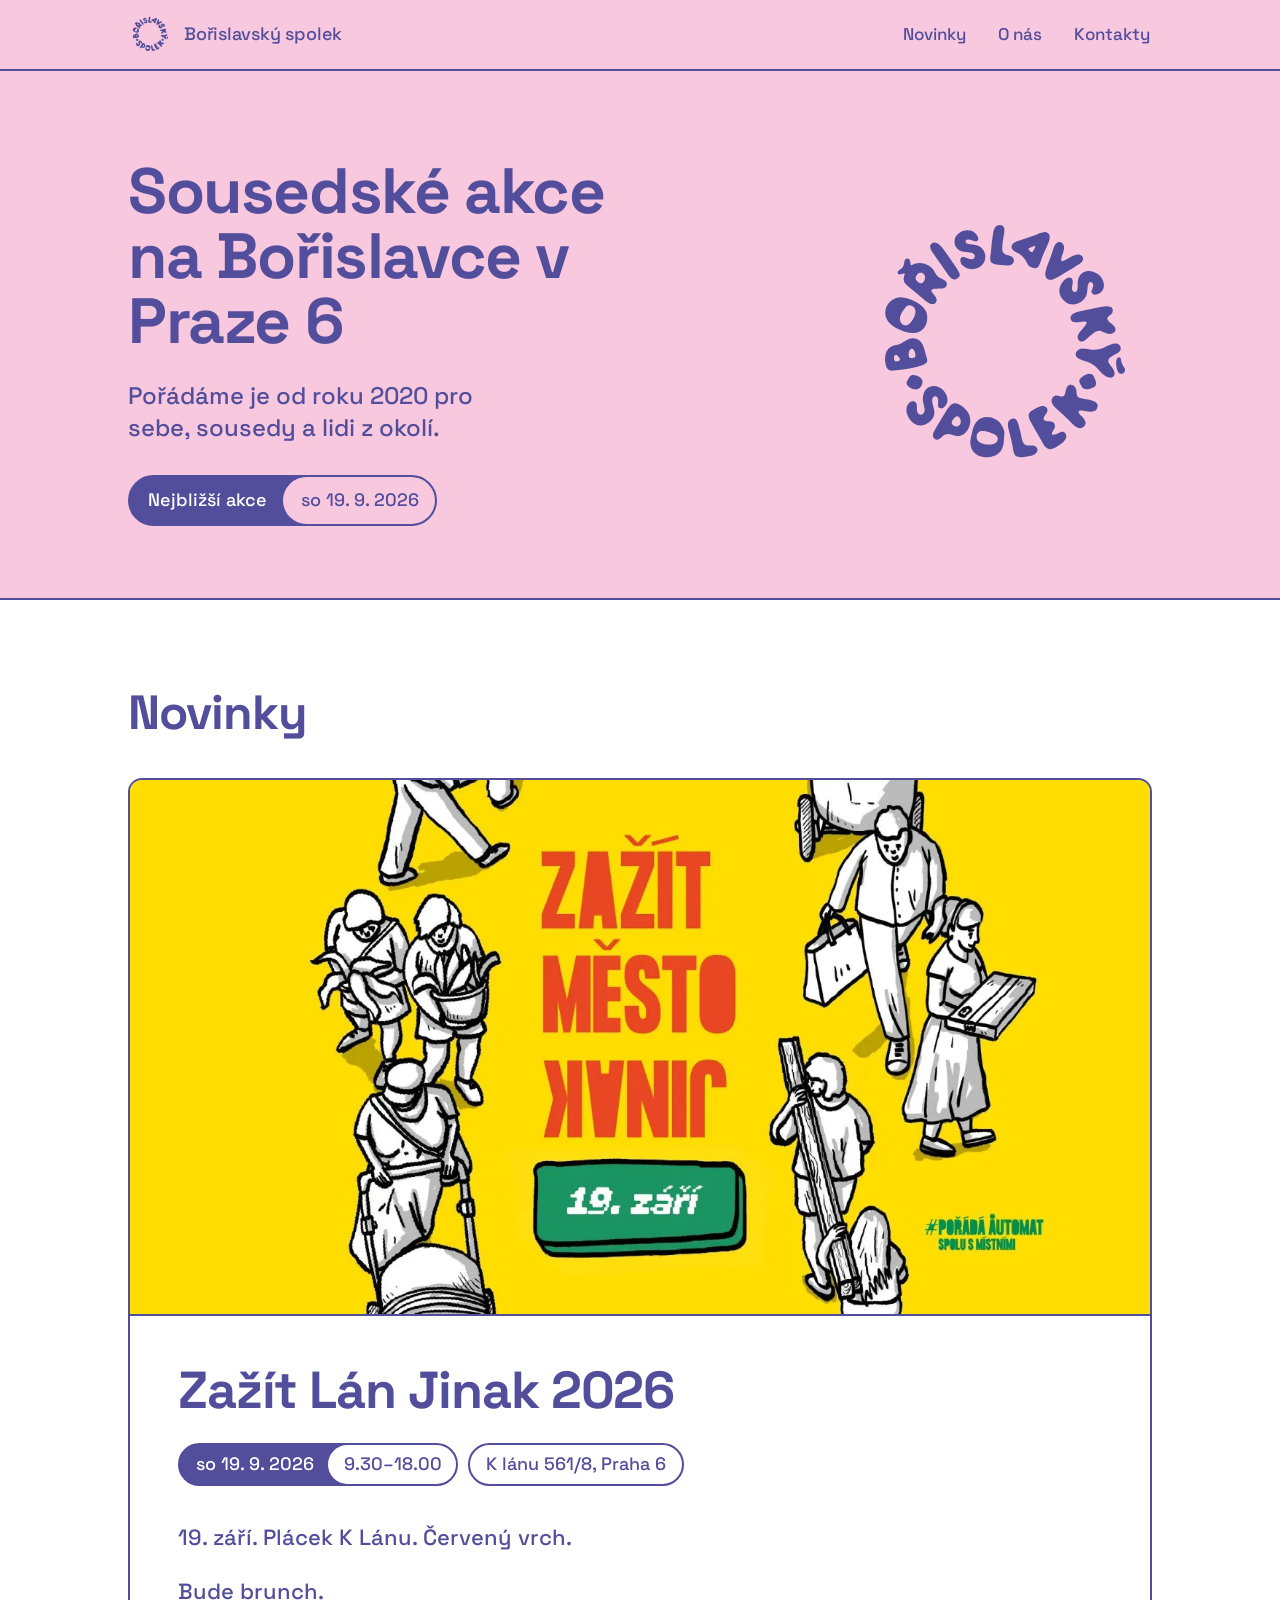
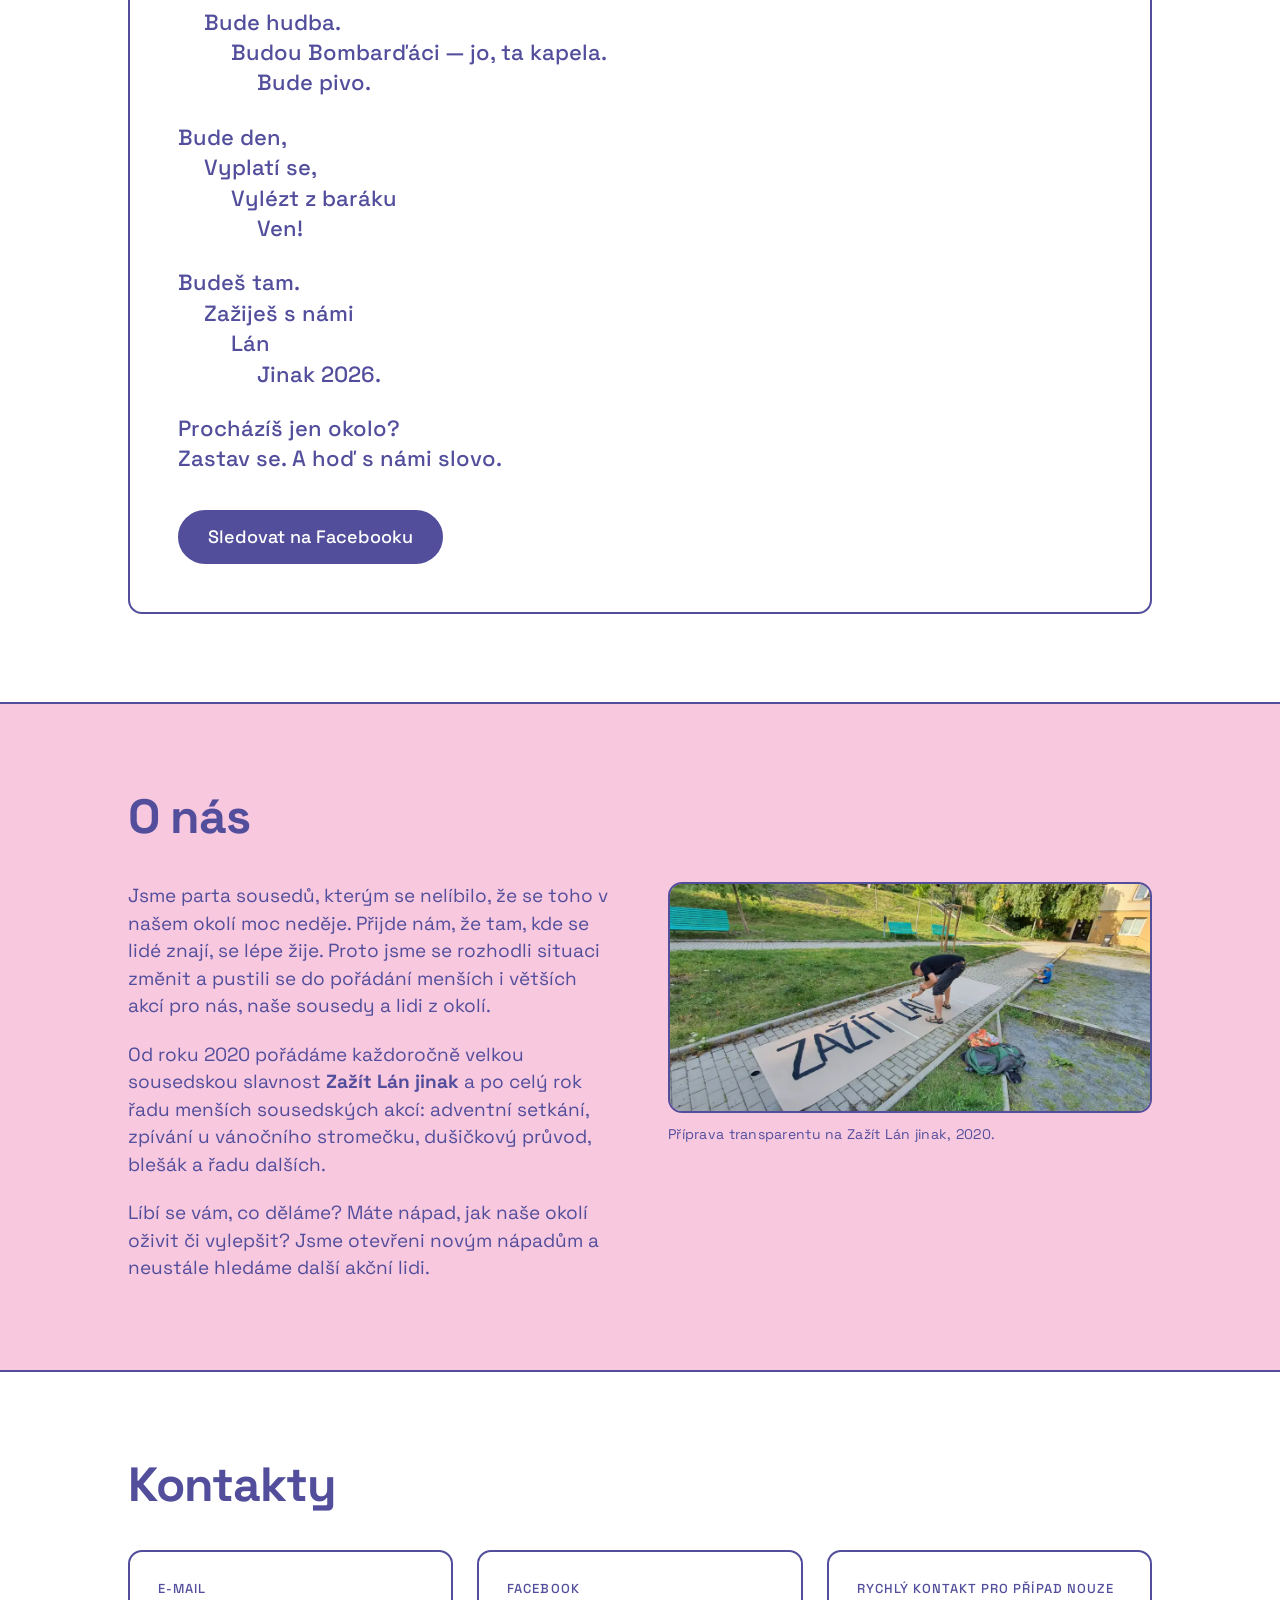
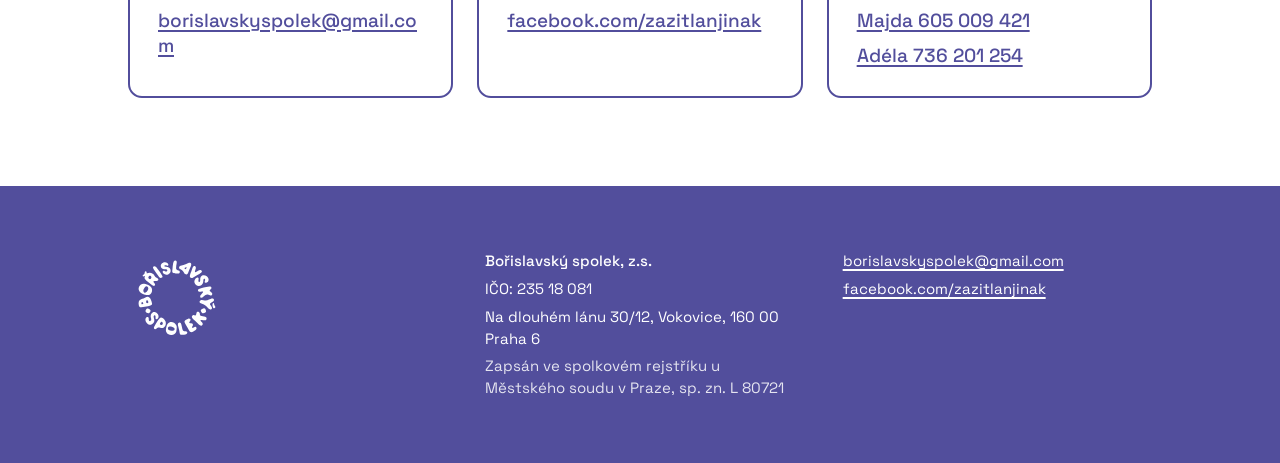
==== index.html @ 406f1226 "Update index.html" ====
<!DOCTYPE html>
<html lang="cs">
<head>
<meta charset="utf-8">
<meta name="viewport" content="width=device-width, initial-scale=1">
<title>Bořislavský spolek — sousedské akce na Bořislavce</title>
<meta name="description" content="Sousedský spolek z Prahy 6 – Vokovic. Pořádáme Zažít Lán jinak a menší sousedské akce po celý rok. Co se chystá nejblíž a jak se ozvat.">
<link rel="canonical" href="https://borislavskyspolek.cz/">

<meta property="og:type" content="website">
<meta property="og:locale" content="cs_CZ">
<meta property="og:site_name" content="Bořislavský spolek">
<meta property="og:title" content="Bořislavský spolek — sousedské akce na Bořislavce">
<meta property="og:description" content="Zažít Lán Jinak 2026 v sobotu 19. 9. od 9.30 na plácku K lánu. A další sousedské akce po celý rok.">
<meta property="og:url" content="https://borislavskyspolek.cz/">
<meta property="og:image" content="https://borislavskyspolek.cz/assets/img/og.jpg">
<meta property="og:image:width" content="1200">
<meta property="og:image:height" content="628">
<meta name="twitter:card" content="summary_large_image">
<meta name="theme-color" content="#F8C8DF">

<link rel="icon" href="assets/logo/logo-violet-print.svg" type="image/svg+xml">
<link rel="apple-touch-icon" href="assets/img/favicon-512.png">

<link rel="preload" href="assets/fonts/SpaceGrotesk-VariableFont_wght.ttf" as="font" type="font/ttf" crossorigin>
<link rel="stylesheet" href="styles.css">
</head>
<body>

<a class="skip" href="#novinky">Přeskočit na obsah</a>

<header class="header" id="hlavicka">
  <div class="header__bar page">
    <a class="brand" href="#">
      <img class="brand__mark" src="assets/logo/logo-violet-print.svg" alt="Bořislavský spolek" width="44" height="44">
      <span class="brand__name">Bořislavský spolek</span>
    </a>

    <nav class="nav nav--desktop" aria-label="Hlavní menu">
      <a href="#novinky">Novinky</a>
      <a href="#o-nas">O nás</a>
      <a href="#kontakty">Kontakty</a>
    </nav>

    <button class="menu-toggle" type="button" id="menu-toggle" aria-expanded="false" aria-controls="mobilni-menu">Menu</button>
  </div>

  <nav class="nav nav--mobile" id="mobilni-menu" aria-label="Hlavní menu" hidden>
    <a href="#novinky">Novinky</a>
    <a href="#o-nas">O nás</a>
    <a href="#kontakty">Kontakty</a>
  </nav>
</header>

<main>

  <section class="hero">
    <div class="page hero__grid">
      <div>
        <h1>Sousedské akce na Bořislavce v Praze 6</h1>
        <p class="lead">Pořádáme je od roku 2020 pro sebe, sousedy a lidi z okolí.</p>
        <!-- Odkaz na nejbližší akci: při změně akce uprav i datum v druhém segmentu. -->
        <a class="capsule capsule--link" href="#novinky">
          <span class="capsule__a">Nejbližší akce</span>
          <span class="capsule__b">so 19. 9. 2026</span>
        </a>
      </div>
      <img class="hero__mark" src="assets/logo/logo-violet-print.svg" alt="" width="300" height="300">
    </div>
  </section>

  <section class="band band--white" id="novinky">
    <div class="page">
      <h2>Novinky</h2>

      <!-- ==========================================================
           ŠABLONA POZVÁNKY — zkopíruj celý blok <article class="event">
           a nahraď obsah. Nejnovější akce patří nahoru.
           Na webu ať jsou nanejvýš 3–6 pozvánek; starší smaž.
           Obrázek je nepovinný — když není, celý <img> řádek smaž.
           Datum piš s tečkami (19. 9. 2026), čas s tečkou (9.30–18.00).

      <article class="event">
        <img class="event__poster" src="assets/img/NAZEV.webp" alt="Pozvánka NÁZEV AKCE" loading="lazy" width="1400" height="733">
        <div class="event__body">
          <h3>Název akce</h3>
          <div class="facts">
            <span class="capsule">
              <span class="capsule__a">so 1. 1. 2026</span>
              <span class="capsule__b">9.30–18.00</span>
            </span>
            <span class="tag">Ulice 1/2, Praha 6</span>
          </div>
          <div class="prose">
            <p>Jedna až tři věty o tom, co se bude dít.</p>
          </div>
          <a class="btn" href="https://www.facebook.com/zazitlanjinak/" target="_blank" rel="noopener">Sledovat na Facebooku</a>
        </div>
      </article>

           ========================================================== -->

      <article class="event">
        <img class="event__poster" src="assets/img/pozvanka-zmj-2026.webp" alt="Pozvánka Zažít město jinak, 19. září" loading="lazy" width="1400" height="733">
        <div class="event__body">
          <h3>Zažít Lán Jinak 2026</h3>

          <div class="facts">
            <span class="capsule">
              <span class="capsule__a">so 19. 9. 2026</span>
              <span class="capsule__b">9.30–18.00</span>
            </span>
            <span class="tag">K lánu 561/8, Praha 6</span>
          </div>

          <div class="prose">
            <p>19. září. Plácek K Lánu. Červený vrch.</p>
            <p class="stair">
              <span>Bude brunch.</span>
              <span class="i1">Bude hudba.</span>
              <span class="i2">Budou Bombarďáci — jo, ta kapela.</span>
              <span class="i3">Bude pivo.</span>
            </p>
            <p class="stair">
              <span>Bude den,</span>
              <span class="i1">Vyplatí se,</span>
              <span class="i2">Vylézt z baráku</span>
              <span class="i3">Ven!</span>
            </p>
            <p class="stair">
              <span>Budeš tam.</span>
              <span class="i1">Zažiješ s námi</span>
              <span class="i2">Lán</span>
              <span class="i3">Jinak 2026.</span>
            </p>
            <p class="stair">
              <span>Procházíš jen okolo?</span>
              <span>Zastav se. A hoď s námi slovo.</span>
            </p>
          </div>

          <a class="btn" href="https://www.facebook.com/events/2063083974627572/" target="_blank" rel="noopener">Sledovat na Facebooku</a>
        </div>
      </article>

      <!-- PRÁZDNÝ STAV — když není naplánovaná žádná akce, smaž <article class="event">
           výše a odkomentuj tenhle blok.

      <article class="empty">
        <div>
          <p class="empty__text">Právě nechystáme žádnou akci, sledujte náš Facebook.</p>
          <a class="btn" href="https://www.facebook.com/zazitlanjinak/" target="_blank" rel="noopener">Sledovat na Facebooku</a>
        </div>
        <img class="empty__img" src="assets/img/hrnec.png" alt="" loading="lazy" width="220" height="220">
      </article>

      -->
    </div>
  </section>

  <section class="band" id="o-nas">
    <div class="page">
      <h2>O nás</h2>
      <div class="about">
        <div class="prose prose--body">
          <p>Jsme parta sousedů, kterým se nelíbilo, že se toho v našem okolí moc neděje. Přijde nám, že tam, kde se lidé znají, se lépe žije. Proto jsme se rozhodli situaci změnit a pustili se do pořádání menších i větších akcí pro nás, naše sousedy a lidi z okolí.</p>
          <p>Od roku 2020 pořádáme každoročně velkou sousedskou slavnost <strong>Zažít Lán jinak</strong> a po celý rok řadu menších sousedských akcí: adventní setkání, zpívání u vánočního stromečku, dušičkový průvod, blešák a řadu dalších.</p>
          <p>Líbí se vám, co děláme? Máte nápad, jak naše okolí oživit či vylepšit? Jsme otevřeni novým nápadům a neustále hledáme další akční lidi.</p>
        </div>
        <figure class="photo">
          <img src="assets/img/foto-zazit-lan-jinak.webp" alt="Soused maluje na balicí papír transparent s nápisem Zažít Lán" loading="lazy" width="1100" height="521">
          <figcaption>Příprava transparentu na Zažít Lán jinak, 2020.</figcaption>
        </figure>
      </div>
    </div>
  </section>

  <section class="band band--white band--top" id="kontakty">
    <div class="page">
      <h2>Kontakty</h2>
      <div class="cards">
        <div class="card">
          <div class="card__label">E-mail</div>
          <a href="mailto:borislavskyspolek@gmail.com">borislavskyspolek@gmail.com</a>
        </div>
        <div class="card">
          <div class="card__label">Facebook</div>
          <a href="https://www.facebook.com/zazitlanjinak/" target="_blank" rel="noopener">facebook.com/zazitlanjinak</a>
        </div>
        <div class="card">
          <div class="card__label">Rychlý kontakt pro případ nouze</div>
          <a href="tel:+420605009421">Majda 605 009 421</a>
          <a href="tel:+420736201254">Adéla 736 201 254</a>
        </div>
      </div>
    </div>
  </section>

</main>

<footer class="footer">
  <div class="page footer__grid">
    <img class="footer__mark" src="assets/logo/logo-white.svg" alt="Bořislavský spolek" width="96" height="96">
    <div class="footer__col">
      <div class="footer__strong">Bořislavský spolek, z.s.</div>
      <div>IČO: 235 18 081</div>
      <div>Na dlouhém lánu 30/12, Vokovice, 160 00 Praha 6</div>
      <div class="footer__quiet">Zapsán ve spolkovém rejstříku u Městského soudu v Praze, sp. zn. L 80721</div>
    </div>
    <div class="footer__col">
      <a href="mailto:borislavskyspolek@gmail.com">borislavskyspolek@gmail.com</a>
      <a href="https://www.facebook.com/zazitlanjinak/" target="_blank" rel="noopener">facebook.com/zazitlanjinak</a>
    </div>
  </div>
</footer>

<script src="script.js" defer></script>
</body>
</html>
---- styles.css ----
/* Bořislavský spolek — borislavskyspolek.cz
   Barvy, písmo a tvarosloví podle vizuální identity spolku (print colourway).
   Mobile-first, žádný framework. */

@font-face{
  font-family:"Space Grotesk";
  src:url("assets/fonts/SpaceGrotesk-VariableFont_wght.ttf") format("truetype-variations");
  font-weight:300 700;
  font-style:normal;
  font-display:swap;
}

:root{
  --pink:#F8C8DF;
  --violet:#524E9C;
  --violet-hover:#464285;
  --violet-active:#3A376F;
  --white:#FFFFFF;

  --stroke:2px;
  --radius-frame:14px;
  --radius-pill:999px;

  --page:1120px;
  --gutter:clamp(20px,5vw,48px);
  --band:clamp(44px,8vw,88px);

  --dur:140ms;
  --ease:cubic-bezier(.2,0,.2,1);

  --font:"Space Grotesk",system-ui,-apple-system,"Segoe UI",sans-serif;
}

*,*::before,*::after{box-sizing:border-box}

html{scroll-behavior:smooth}
@media (prefers-reduced-motion:reduce){
  html{scroll-behavior:auto}
  *{transition:none !important}
}

body{
  margin:0;
  background:var(--pink);
  color:var(--violet);
  font-family:var(--font);
  font-weight:400;
  line-height:1.45;
  -webkit-font-smoothing:antialiased;
  text-rendering:optimizeLegibility;
}

img{max-width:100%;height:auto;display:block}
p{margin:0;text-wrap:pretty}
strong{font-weight:700}

a{color:inherit;text-decoration-thickness:2px;text-underline-offset:3px;transition:opacity var(--dur) var(--ease)}
a:hover{opacity:.72}

:focus-visible{outline:3px solid currentColor;outline-offset:2px}

section[id]{scroll-margin-top:84px}

.page{max-width:var(--page);margin:0 auto;padding-left:var(--gutter);padding-right:var(--gutter)}

.skip{
  position:absolute;left:-9999px;top:0;z-index:60;
  background:var(--violet);color:var(--white);
  padding:12px 20px;border-radius:0 0 var(--radius-frame) 0;
  font-weight:500;text-decoration:none;
}
.skip:focus{left:0}

/* ---------- Hlavička ---------- */

.header{
  position:sticky;top:0;z-index:30;
  background:var(--pink);
  border-bottom:var(--stroke) solid var(--violet);
}
.header__bar{
  display:flex;align-items:center;justify-content:space-between;gap:16px;
  padding-top:12px;padding-bottom:12px;
}
.brand{display:flex;align-items:center;gap:12px;text-decoration:none;min-height:44px}
.brand__mark{width:44px;height:44px}
.brand__name{font-weight:500;font-size:clamp(1rem,3.6vw,1.125rem);letter-spacing:-.012em;white-space:nowrap}

.nav a{text-decoration:none;font-weight:500}

.nav--desktop{display:none;align-items:center;gap:28px}
.nav--desktop a{font-size:1.0625rem;padding:10px 2px}

.nav--mobile{display:flex;flex-direction:column;border-top:var(--stroke) solid var(--violet);background:var(--pink)}
.nav--mobile a{
  display:flex;align-items:center;min-height:64px;
  padding:18px var(--gutter);
  font-size:1.375rem;
  border-bottom:var(--stroke) solid var(--violet);
}
.nav--mobile a:last-child{border-bottom:0}
.nav--mobile[hidden]{display:none}

.menu-toggle{
  font-family:var(--font);font-weight:500;font-size:1rem;line-height:1;
  color:var(--violet);background:transparent;
  border:var(--stroke) solid var(--violet);border-radius:var(--radius-pill);
  padding:14px 22px;min-height:48px;cursor:pointer;
  transition:background var(--dur) var(--ease),color var(--dur) var(--ease),transform var(--dur) var(--ease);
}
.menu-toggle:hover{background:var(--violet);color:var(--white)}
.menu-toggle:active{transform:scale(.98)}

@media (min-width:761px){
  .nav--desktop{display:flex}
  .menu-toggle{display:none}
  .nav--mobile{display:none !important}
}

/* ---------- Kapsle, tlačítka, tagy ---------- */

.capsule{
  display:inline-flex;align-items:center;
  border:var(--stroke) solid var(--violet);border-radius:var(--radius-pill);
  background:var(--violet);color:var(--white);
  font-weight:500;font-size:clamp(.9375rem,2.8vw,1.125rem);line-height:1.15;
  overflow:hidden;
}
.capsule__a{padding:9px 16px;white-space:nowrap}
.capsule__b{
  padding:9px 16px;white-space:nowrap;margin:calc(var(--stroke) * -1);
  background:var(--pink);color:var(--violet);border-radius:var(--radius-pill);
}
.band--white .capsule__b{background:var(--white)}

.capsule--link{
  text-decoration:none;margin-top:clamp(22px,4vw,32px);min-height:48px;
  transition:background var(--dur) var(--ease),border-color var(--dur) var(--ease);
}
.capsule--link .capsule__a,
.capsule--link .capsule__b{padding:13px 18px}
.capsule--link:hover{opacity:1;background:var(--violet-hover);border-color:var(--violet-hover)}
.capsule--link:active{background:var(--violet-active);border-color:var(--violet-active)}

.tag{
  display:inline-flex;align-items:center;
  border:var(--stroke) solid var(--violet);border-radius:var(--radius-pill);
  padding:9px 16px;font-weight:500;font-size:clamp(.9375rem,2.8vw,1.125rem);line-height:1.15;
}

.btn{
  display:inline-flex;align-items:center;justify-content:center;
  text-decoration:none;min-height:52px;padding:15px 28px;
  background:var(--violet);color:var(--white);
  border:var(--stroke) solid var(--violet);border-radius:var(--radius-pill);
  font-weight:500;font-size:clamp(1rem,3vw,1.125rem);line-height:1.1;
  transition:background var(--dur) var(--ease),border-color var(--dur) var(--ease),transform var(--dur) var(--ease);
}
.btn:hover{opacity:1;background:var(--violet-hover);border-color:var(--violet-hover)}
.btn:active{background:var(--violet-active);border-color:var(--violet-active);transform:scale(.98)}

/* ---------- Sekce ---------- */

.band{padding:var(--band) 0}
.band--white{background:var(--white);border-bottom:var(--stroke) solid var(--violet)}
.band--white#novinky{border-top:var(--stroke) solid var(--violet)}
.band--top{border-top:var(--stroke) solid var(--violet);border-bottom:0}

h1{
  margin:0;font-weight:700;
  font-size:clamp(2.25rem,7.2vw,4rem);
  letter-spacing:-.022em;line-height:1.02;
}
h2{
  margin:0 0 clamp(24px,4vw,40px);font-weight:700;
  font-size:clamp(1.75rem,5.4vw,3rem);
  letter-spacing:-.022em;line-height:1.05;
}
h3{
  margin:0;font-weight:700;
  font-size:clamp(1.875rem,6.4vw,3.25rem);
  letter-spacing:-.022em;line-height:1.02;
}
.lead{
  margin:clamp(18px,3vw,26px) 0 0;
  font-size:clamp(1.125rem,3.4vw,1.5rem);
  font-weight:500;line-height:1.3;max-width:26ch;
}

/* ---------- Hero ---------- */

.hero{padding:clamp(44px,9vw,88px) 0 clamp(40px,7vw,72px)}
.hero__grid{
  display:grid;gap:clamp(28px,5vw,48px);
  grid-template-columns:repeat(auto-fit,minmax(280px,1fr));
  align-items:center;
}
.hero__mark{width:clamp(160px,34vw,300px);height:auto;justify-self:end}

/* ---------- Pozvánka ---------- */

.event{
  border:var(--stroke) solid var(--violet);
  border-radius:var(--radius-frame);
  overflow:hidden;background:var(--white);
}
.event + .event{margin-top:clamp(20px,3.5vw,32px)}
.event__poster{width:100%;border-bottom:var(--stroke) solid var(--violet)}
.event__body{padding:clamp(24px,5vw,48px)}

.facts{display:flex;flex-wrap:wrap;gap:10px;align-items:center;margin-top:clamp(18px,3vw,26px)}

.prose{
  margin-top:clamp(24px,4vw,36px);
  font-size:clamp(1.0625rem,3.2vw,1.375rem);
  font-weight:500;line-height:1.38;max-width:34ch;
}
.prose p + p{margin-top:1.1em}
.prose--body{
  margin-top:0;font-size:clamp(1.0625rem,3vw,1.1875rem);
  font-weight:400;line-height:1.45;max-width:46ch;
}
.prose--body p + p{margin-top:1.1em}

.stair span{display:block}
.stair .i1{padding-left:1.2em}
.stair .i2{padding-left:2.4em}
.stair .i3{padding-left:3.6em}

.event__body .btn{margin-top:clamp(26px,4vw,36px)}

.empty{
  border:var(--stroke) solid var(--violet);border-radius:var(--radius-frame);
  padding:clamp(28px,6vw,56px);
  display:grid;gap:clamp(20px,4vw,32px);
  grid-template-columns:repeat(auto-fit,minmax(220px,1fr));
  align-items:center;
}
.empty__text{font-size:clamp(1.25rem,4.2vw,1.75rem);font-weight:500;line-height:1.3;max-width:24ch}
.empty .btn{margin-top:clamp(20px,3vw,28px)}
.empty__img{width:100%;max-width:220px;justify-self:end}

/* ---------- O nás ---------- */

.about{
  display:grid;gap:clamp(28px,5vw,56px);
  grid-template-columns:repeat(auto-fit,minmax(300px,1fr));
  align-items:start;
}
.photo{margin:0}
.photo img{width:100%;border:var(--stroke) solid var(--violet);border-radius:var(--radius-frame)}
.photo figcaption{margin-top:12px;font-size:.875rem;line-height:1.4;letter-spacing:.02em}

/* ---------- Kontakty ---------- */

.cards{
  display:grid;gap:clamp(16px,3vw,24px);
  grid-template-columns:repeat(auto-fit,minmax(260px,1fr));
}
.card{
  border:var(--stroke) solid var(--violet);border-radius:var(--radius-frame);
  padding:clamp(20px,3.5vw,28px);
  display:flex;flex-direction:column;gap:10px;
}
.card__label{font-size:.8125rem;font-weight:500;letter-spacing:.08em;text-transform:uppercase}
.card a{
  font-size:clamp(1rem,3.1vw,1.1875rem);font-weight:500;line-height:1.3;
  word-break:break-word;text-decoration-line:underline;
}

/* ---------- Patička ---------- */

.footer{
  background:var(--violet);color:var(--white);
  padding:clamp(36px,6vw,64px) 0;
}
.footer__grid{
  display:grid;gap:clamp(24px,4vw,48px);
  grid-template-columns:repeat(auto-fit,minmax(240px,1fr));
  align-items:start;
}
.footer__mark{width:96px;height:96px}
.footer__col{display:flex;flex-direction:column;gap:6px;font-size:.9375rem;line-height:1.45}
.footer__strong{font-weight:500}
.footer__quiet{opacity:.85;max-width:40ch}
.footer__col a{text-decoration-line:underline}
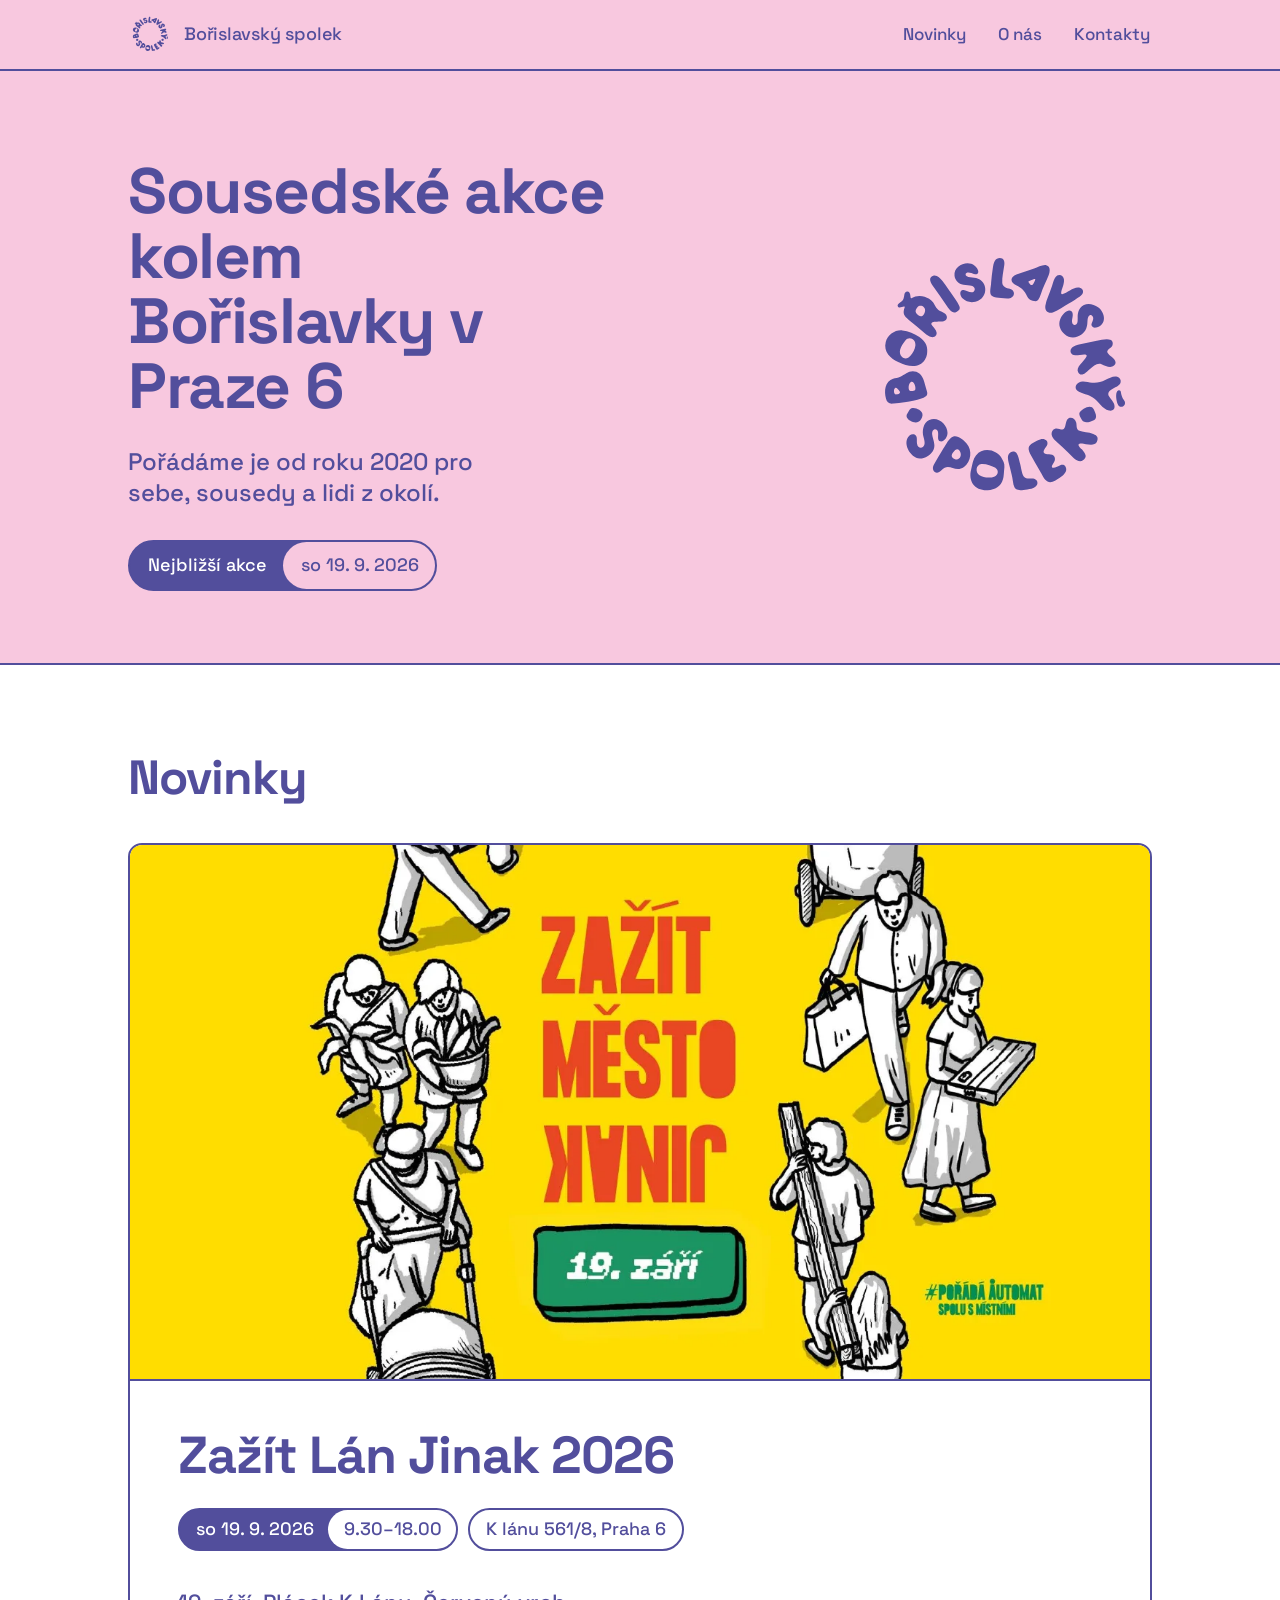
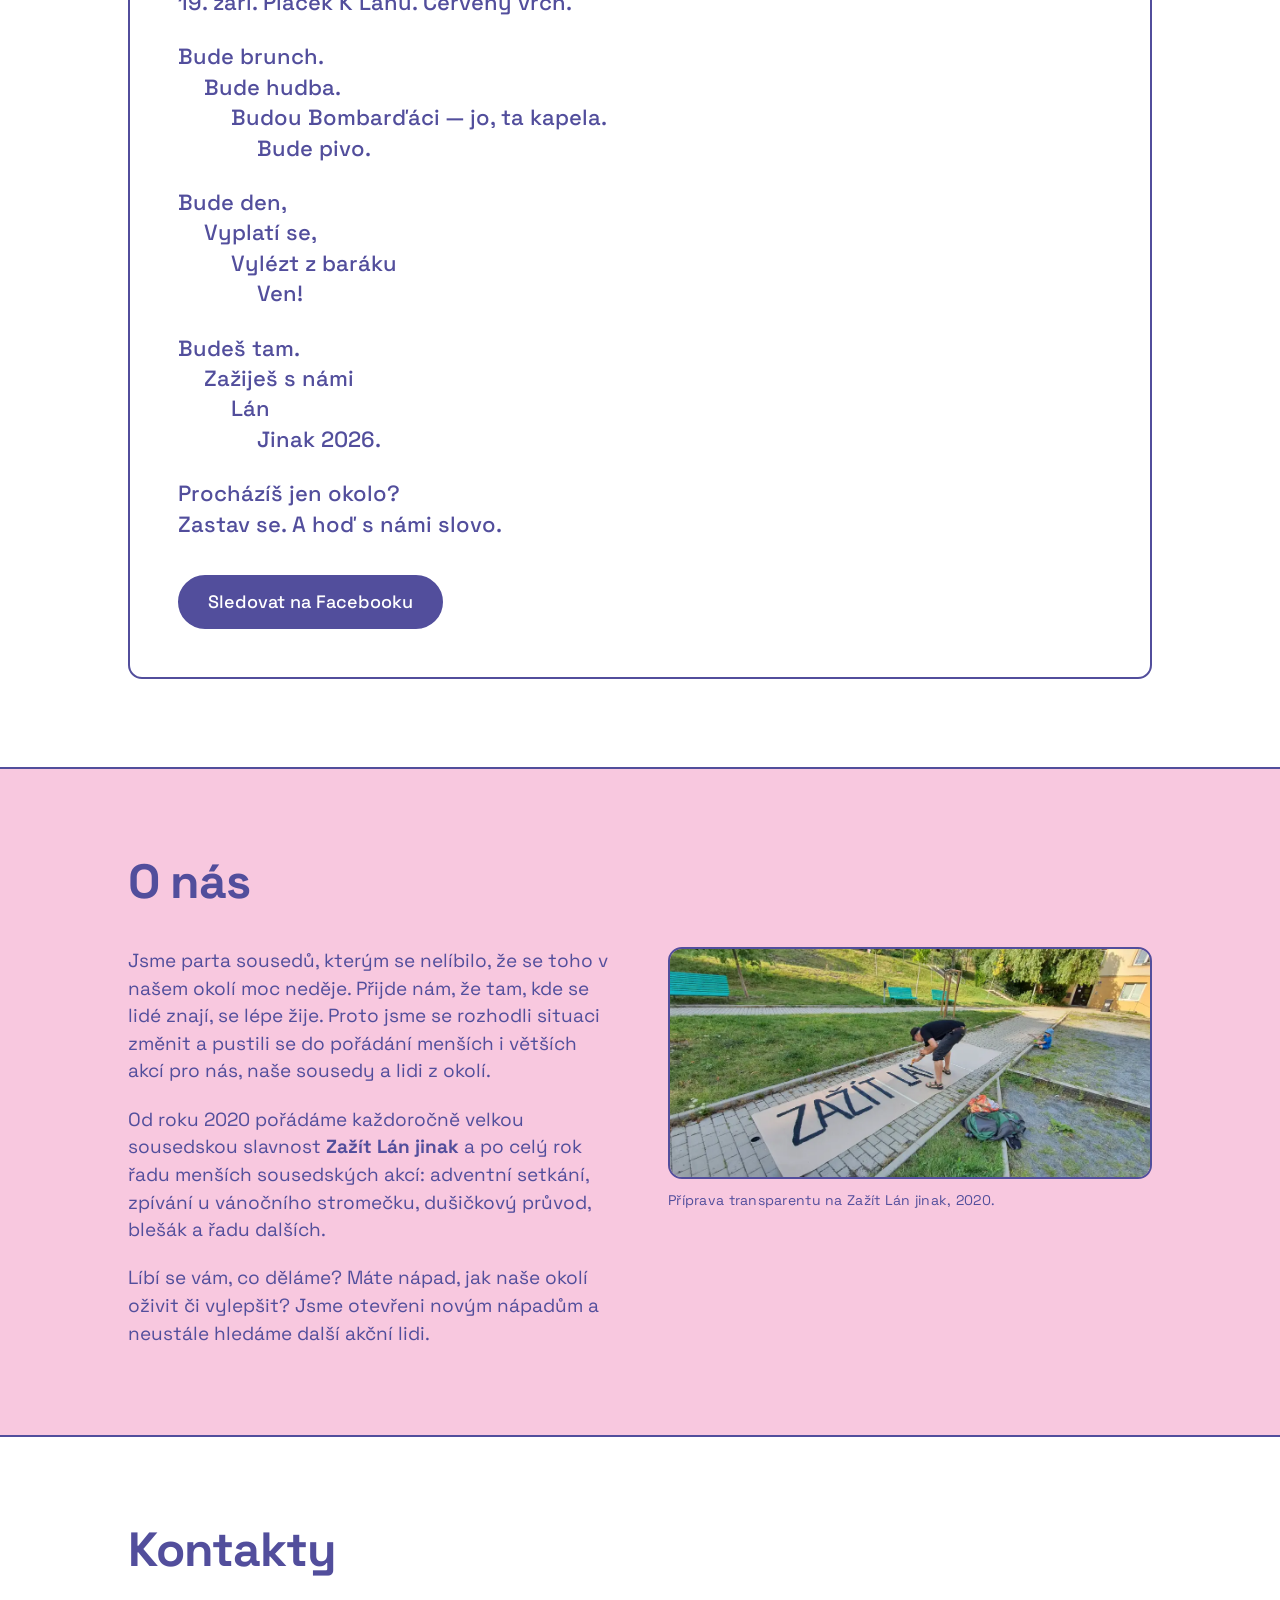
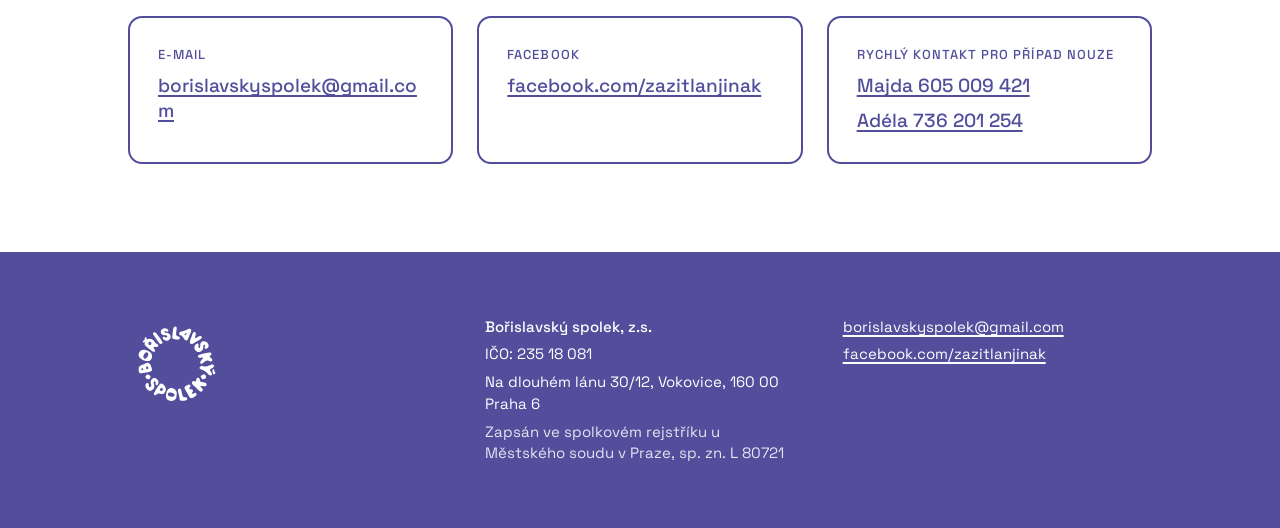
==== commit cf998bcb: "Update index.html" ====
--- a/index.html
+++ b/index.html
@@ -10,7 +10,7 @@
 <meta property="og:type" content="website">
 <meta property="og:locale" content="cs_CZ">
 <meta property="og:site_name" content="Bořislavský spolek">
-<meta property="og:title" content="Bořislavský spolek — sousedské akce na Bořislavce">
+<meta property="og:title" content="Bořislavský spolek — sousedské akce kolem Bořislavky v Praze 6">
 <meta property="og:description" content="Zažít Lán Jinak 2026 v sobotu 19. 9. od 9.30 na plácku K lánu. A další sousedské akce po celý rok.">
 <meta property="og:url" content="https://borislavskyspolek.cz/">
 <meta property="og:image" content="https://borislavskyspolek.cz/assets/img/og.jpg">
@@ -57,7 +57,7 @@
   <section class="hero">
     <div class="page hero__grid">
       <div>
-        <h1>Sousedské akce na Bořislavce v Praze 6</h1>
+        <h1>Sousedské akce kolem Bořislavky v Praze 6</h1>
         <p class="lead">Pořádáme je od roku 2020 pro sebe, sousedy a lidi z okolí.</p>
         <!-- Odkaz na nejbližší akci: při změně akce uprav i datum v druhém segmentu. -->
         <a class="capsule capsule--link" href="#novinky">
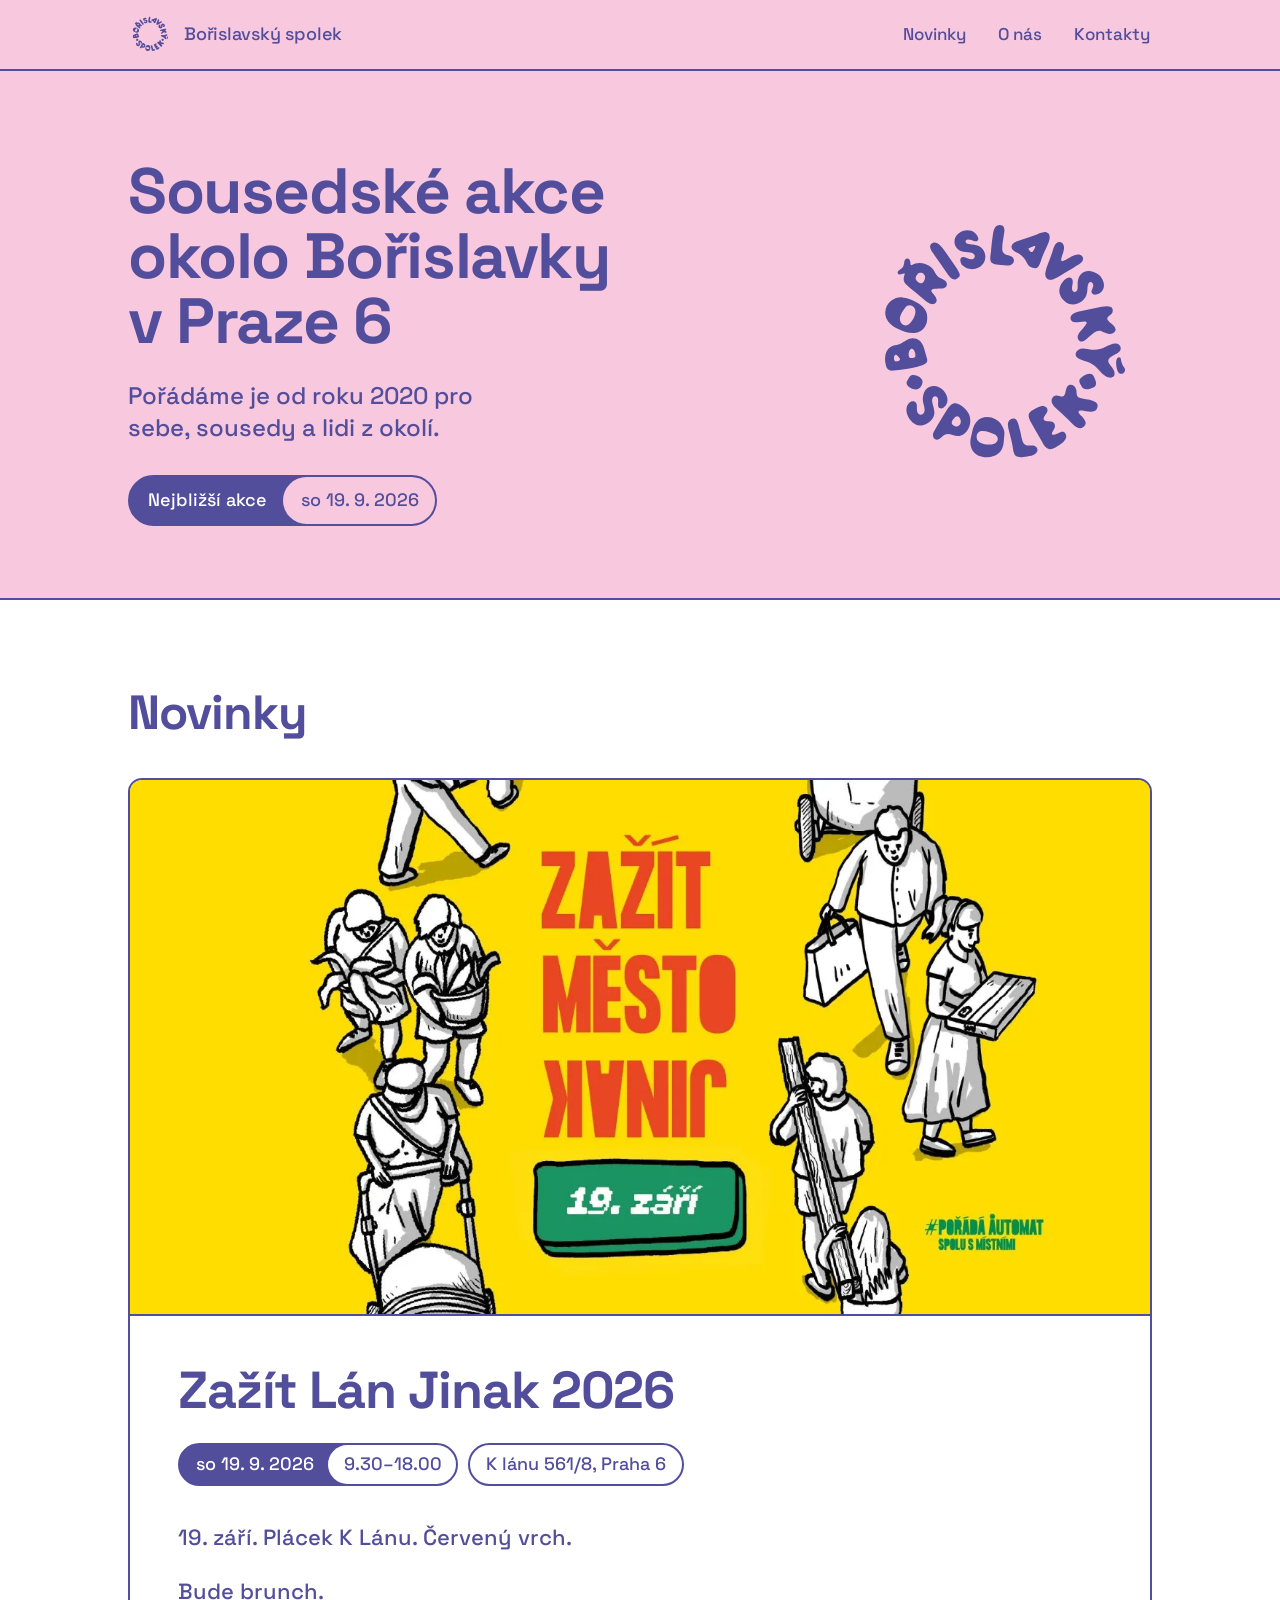
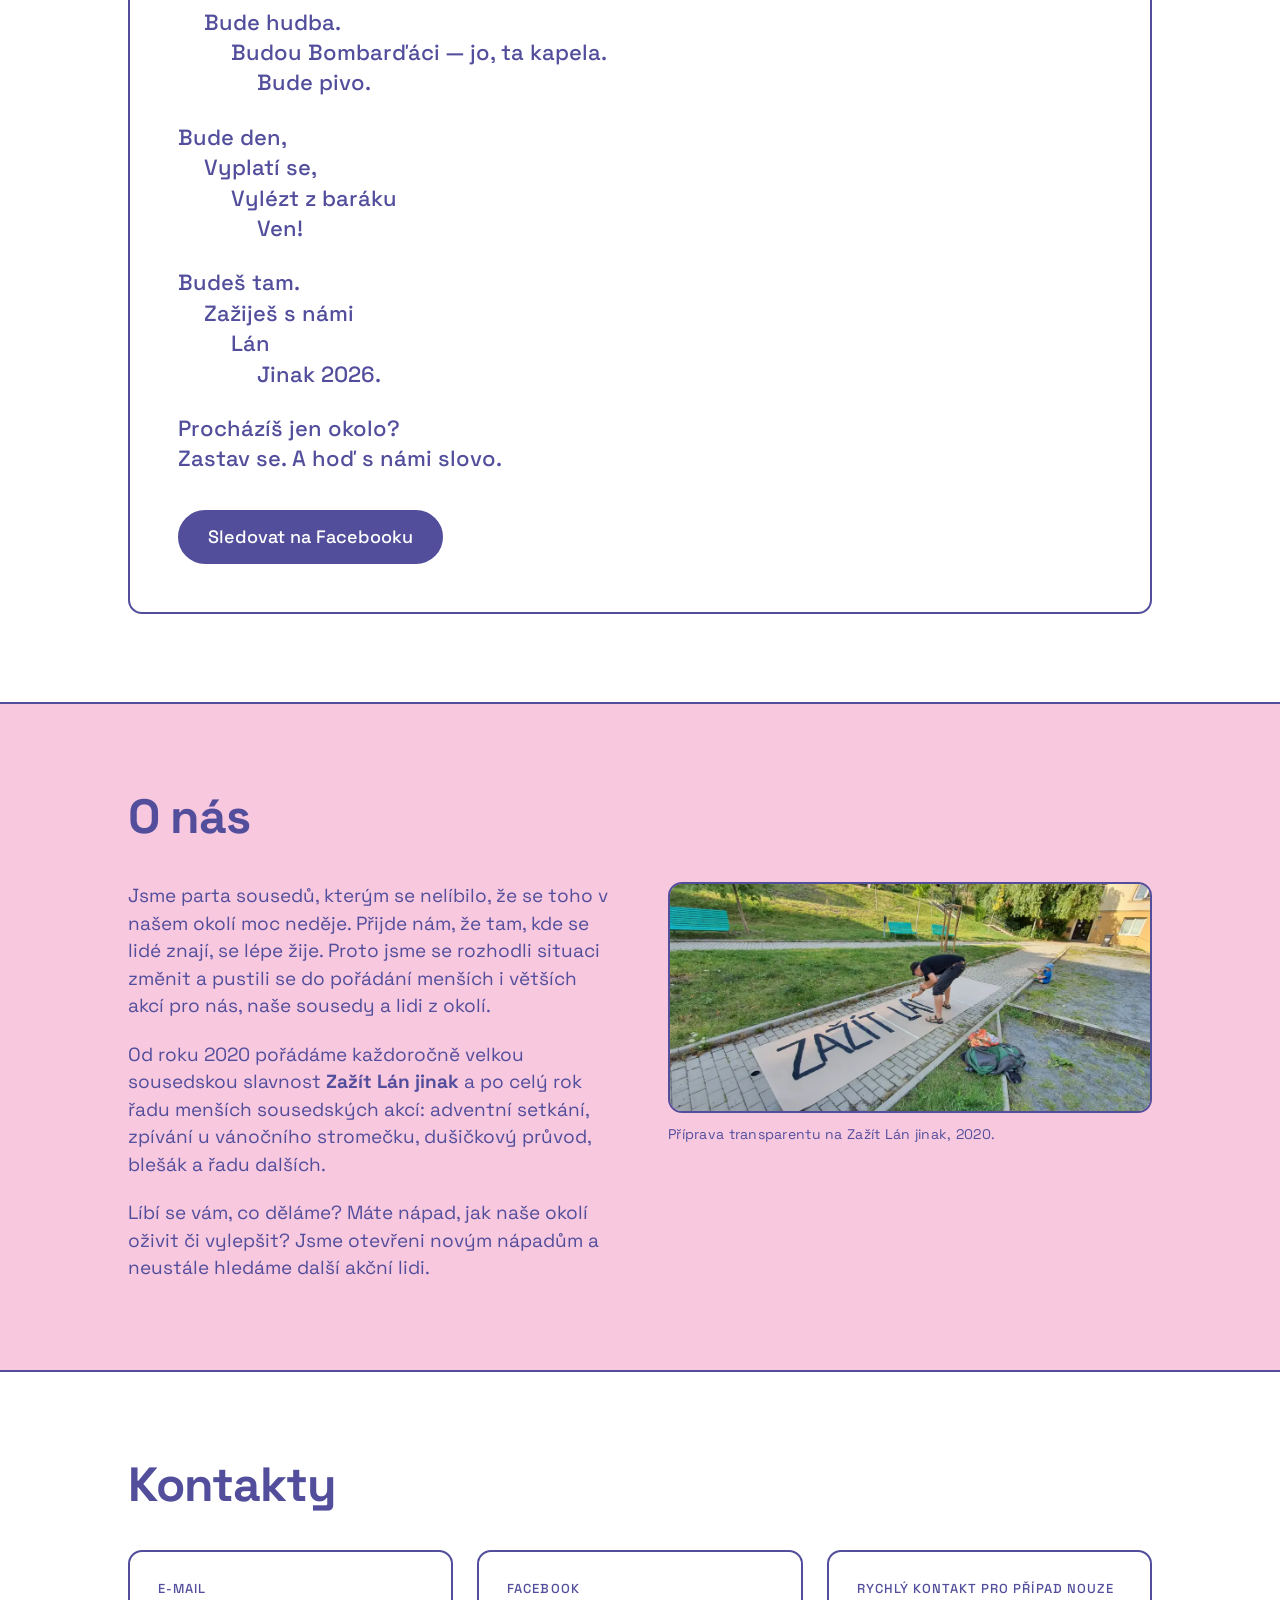
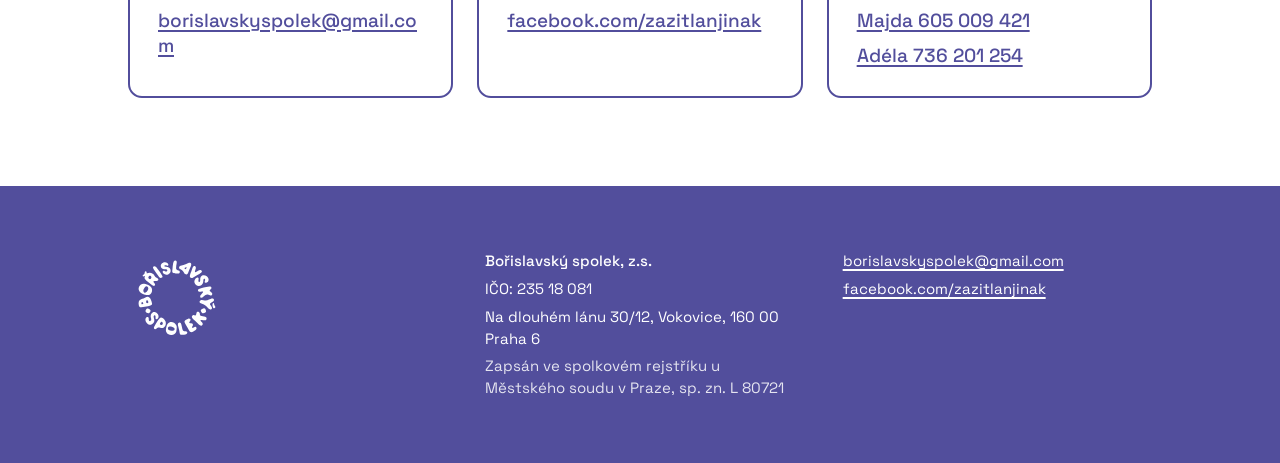
==== commit 885c4423: "Update index.html" ====
--- a/index.html
+++ b/index.html
@@ -10,7 +10,7 @@
 <meta property="og:type" content="website">
 <meta property="og:locale" content="cs_CZ">
 <meta property="og:site_name" content="Bořislavský spolek">
-<meta property="og:title" content="Bořislavský spolek — sousedské akce kolem Bořislavky v Praze 6">
+<meta property="og:title" content="Bořislavský spolek — sousedské akce okolo Bořislavky v Praze 6">
 <meta property="og:description" content="Zažít Lán Jinak 2026 v sobotu 19. 9. od 9.30 na plácku K lánu. A další sousedské akce po celý rok.">
 <meta property="og:url" content="https://borislavskyspolek.cz/">
 <meta property="og:image" content="https://borislavskyspolek.cz/assets/img/og.jpg">
@@ -57,7 +57,7 @@
   <section class="hero">
     <div class="page hero__grid">
       <div>
-        <h1>Sousedské akce kolem Bořislavky v Praze 6</h1>
+        <h1>Sousedské akce okolo Bořislavky v Praze 6</h1>
         <p class="lead">Pořádáme je od roku 2020 pro sebe, sousedy a lidi z okolí.</p>
         <!-- Odkaz na nejbližší akci: při změně akce uprav i datum v druhém segmentu. -->
         <a class="capsule capsule--link" href="#novinky">
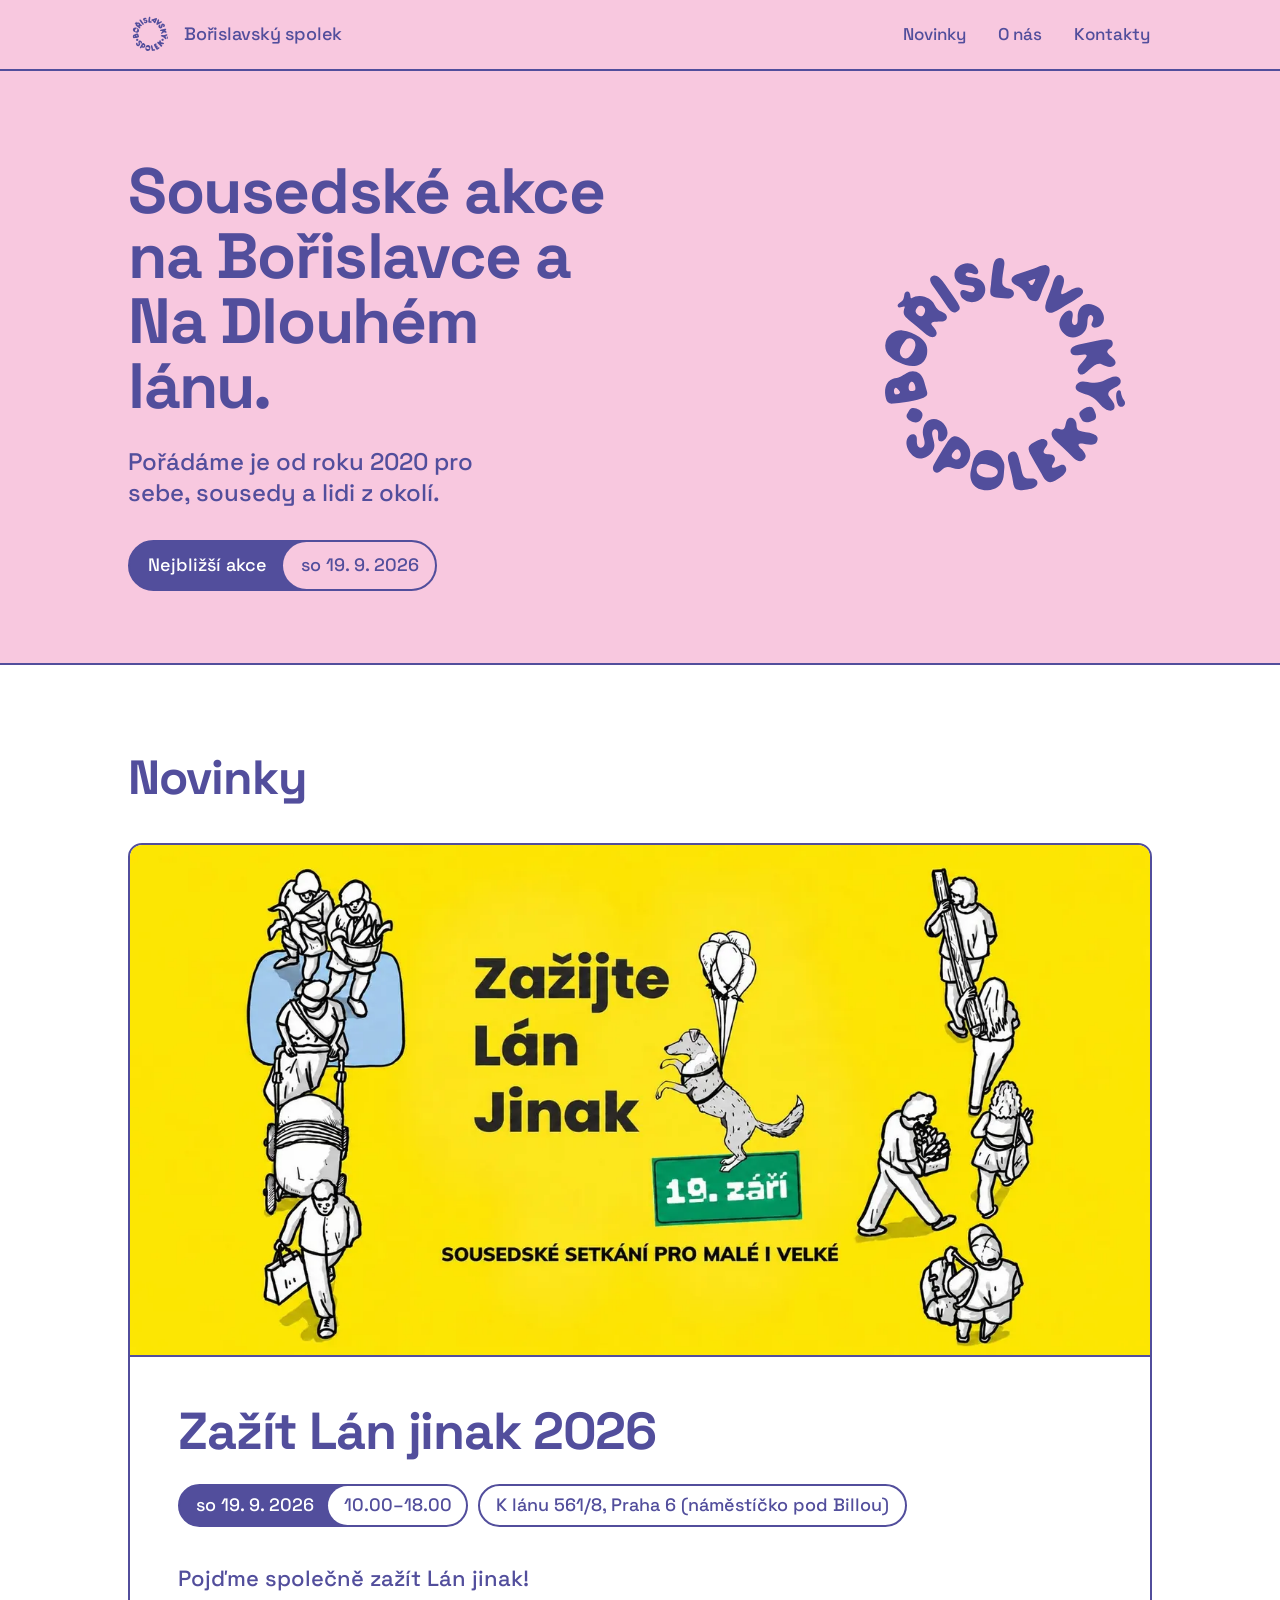
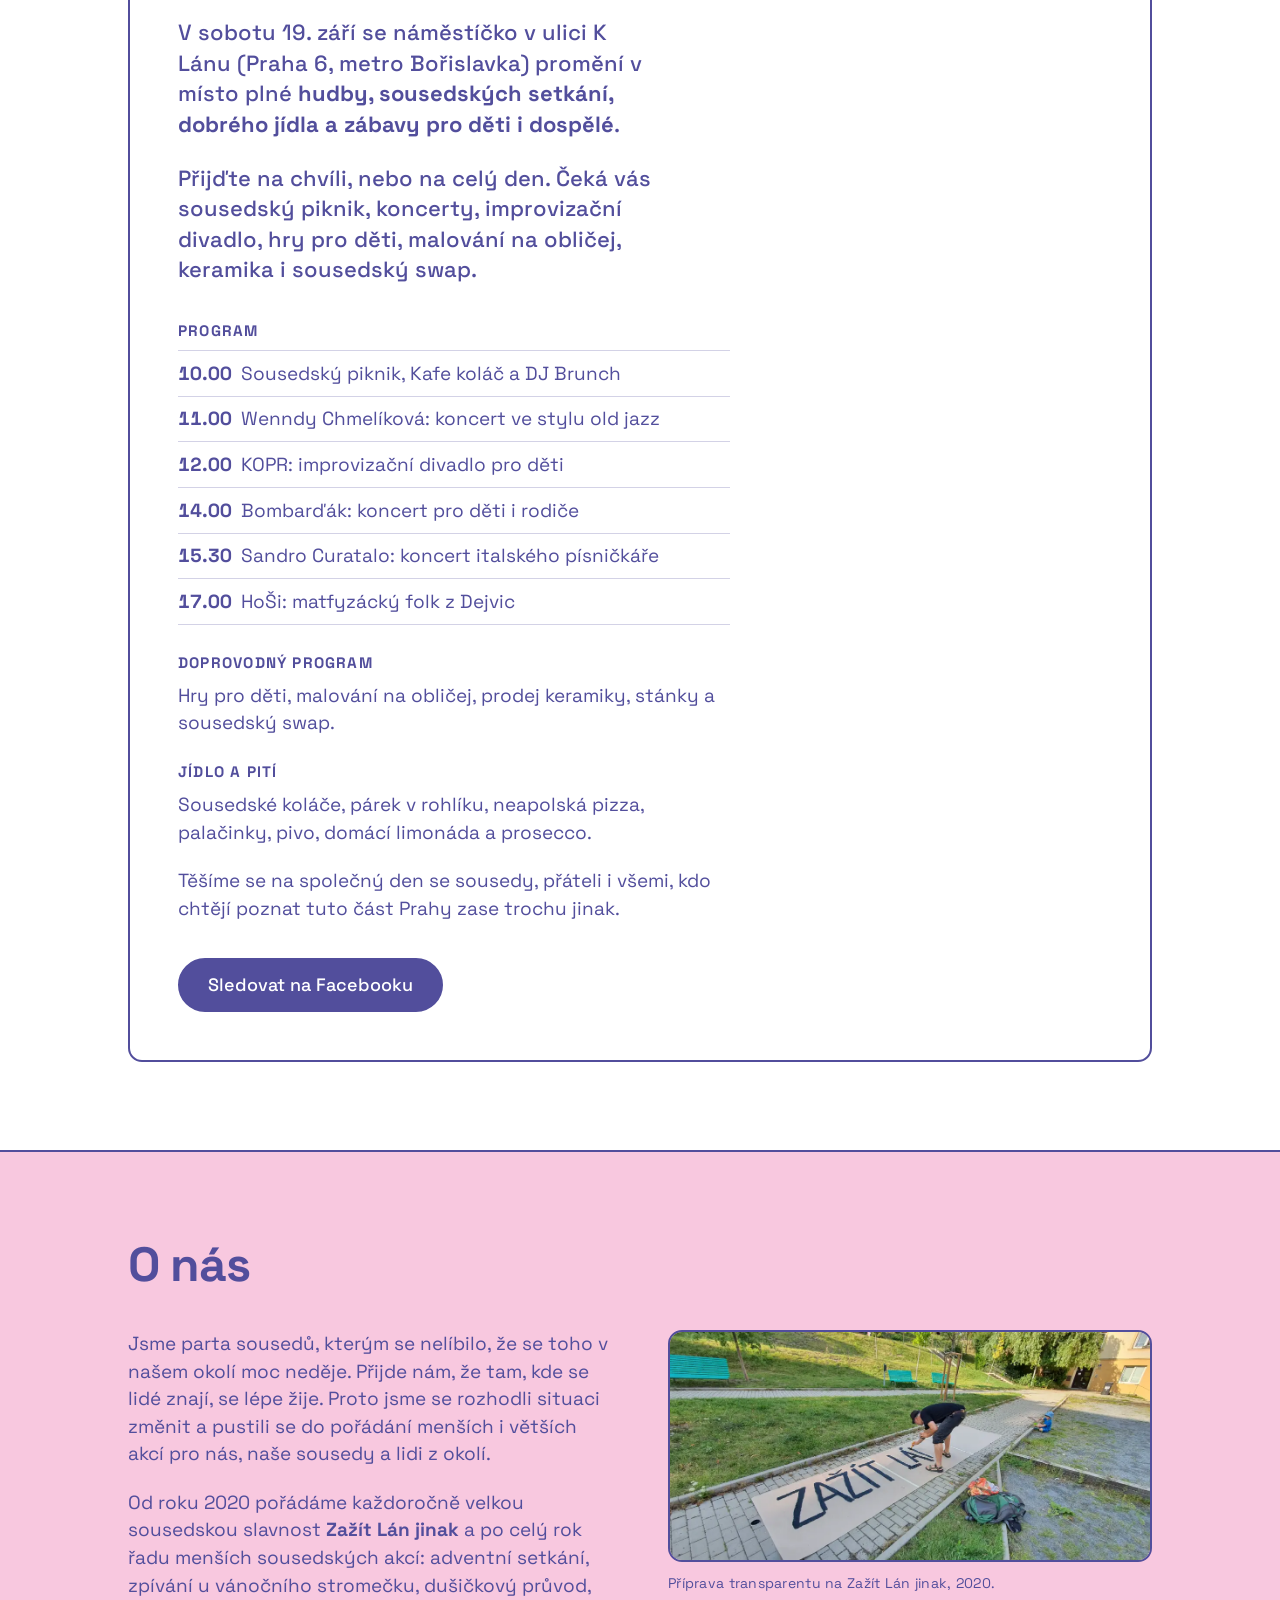
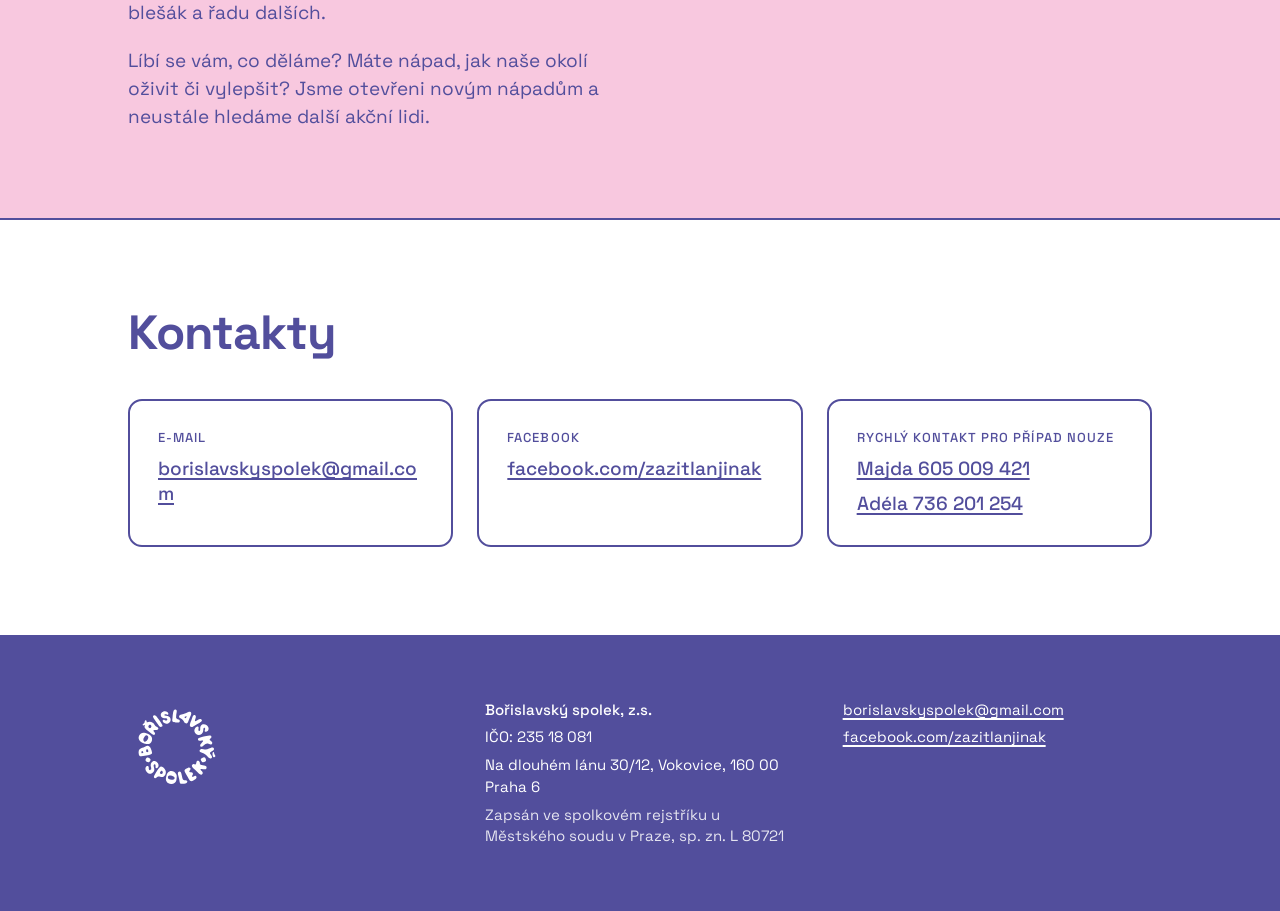
==== commit f50985a2: "Aktualizace Zažít lán jinak 2026" ====
--- a/index.html
+++ b/index.html
@@ -10,8 +10,8 @@
 <meta property="og:type" content="website">
 <meta property="og:locale" content="cs_CZ">
 <meta property="og:site_name" content="Bořislavský spolek">
-<meta property="og:title" content="Bořislavský spolek — sousedské akce okolo Bořislavky v Praze 6">
-<meta property="og:description" content="Zažít Lán Jinak 2026 v sobotu 19. 9. od 9.30 na plácku K lánu. A další sousedské akce po celý rok.">
+<meta property="og:title" content="Zažít Lán jinak 2026 — sobota 19. 9. na K lánu">
+<meta property="og:description" content="Zažít Lán jinak 2026 v sobotu 19. 9. od 10.00 na náměstíčku K lánu. A další sousedské akce po celý rok.">
 <meta property="og:url" content="https://borislavskyspolek.cz/">
 <meta property="og:image" content="https://borislavskyspolek.cz/assets/img/og.jpg">
 <meta property="og:image:width" content="1200">
@@ -57,7 +57,7 @@
   <section class="hero">
     <div class="page hero__grid">
       <div>
-        <h1>Sousedské akce okolo Bořislavky v Praze 6</h1>
+        <h1>Sousedské akce na Bořislavce a Na Dlouhém lánu.</h1>
         <p class="lead">Pořádáme je od roku 2020 pro sebe, sousedy a lidi z okolí.</p>
         <!-- Odkaz na nejbližší akci: při změně akce uprav i datum v druhém segmentu. -->
         <a class="capsule capsule--link" href="#novinky">
@@ -101,45 +101,45 @@
            ========================================================== -->
 
       <article class="event">
-        <img class="event__poster" src="assets/img/pozvanka-zmj-2026.webp" alt="Pozvánka Zažít město jinak, 19. září" loading="lazy" width="1400" height="733">
+        <img class="event__poster" src="assets/img/zazit-lan-jinak-2026.webp" alt="Pozvánka Zažijte Lán jinak, 19. září — sousedské setkání pro malé i velké" loading="lazy" width="1400" height="700">
         <div class="event__body">
-          <h3>Zažít Lán Jinak 2026</h3>
+          <h3>Zažít Lán jinak 2026</h3>
 
           <div class="facts">
             <span class="capsule">
               <span class="capsule__a">so 19. 9. 2026</span>
-              <span class="capsule__b">9.30–18.00</span>
+              <span class="capsule__b">10.00–18.00</span>
             </span>
-            <span class="tag">K lánu 561/8, Praha 6</span>
+            <span class="tag">K lánu 561/8, Praha 6 (náměstíčko pod Billou)</span>
           </div>
 
           <div class="prose">
-            <p>19. září. Plácek K Lánu. Červený vrch.</p>
-            <p class="stair">
-              <span>Bude brunch.</span>
-              <span class="i1">Bude hudba.</span>
-              <span class="i2">Budou Bombarďáci — jo, ta kapela.</span>
-              <span class="i3">Bude pivo.</span>
-            </p>
-            <p class="stair">
-              <span>Bude den,</span>
-              <span class="i1">Vyplatí se,</span>
-              <span class="i2">Vylézt z baráku</span>
-              <span class="i3">Ven!</span>
-            </p>
-            <p class="stair">
-              <span>Budeš tam.</span>
-              <span class="i1">Zažiješ s námi</span>
-              <span class="i2">Lán</span>
-              <span class="i3">Jinak 2026.</span>
-            </p>
-            <p class="stair">
-              <span>Procházíš jen okolo?</span>
-              <span>Zastav se. A hoď s námi slovo.</span>
-            </p>
-          </div>
-
-          <a class="btn" href="https://www.facebook.com/events/2063083974627572/" target="_blank" rel="noopener">Sledovat na Facebooku</a>
+            <p>Pojďme společně zažít Lán jinak!</p>
+            <p>V sobotu 19. září se náměstíčko v ulici K Lánu (Praha 6, metro Bořislavka) promění v místo plné <strong>hudby, sousedských setkání, dobrého jídla a zábavy pro děti i dospělé</strong>.</p>
+            <p>Přijďte na chvíli, nebo na celý den. Čeká vás sousedský piknik, koncerty, improvizační divadlo, hry pro děti, malování na obličej, keramika i sousedský swap.</p>
+          </div>
+
+          <div class="prose prose--body">
+            <h4>Program</h4>
+            <ul class="program">
+              <li><b>10.00</b> Sousedský piknik, Kafe koláč a DJ Brunch</li>
+              <li><b>11.00</b> Wenndy Chmelíková: koncert ve stylu old jazz</li>
+              <li><b>12.00</b> KOPR: improvizační divadlo pro děti</li>
+              <li><b>14.00</b> Bombarďák: koncert pro děti i rodiče</li>
+              <li><b>15.30</b> Sandro Curatalo: koncert italského písničkáře</li>
+              <li><b>17.00</b> HoŠi: matfyzácký folk z Dejvic</li>
+            </ul>
+
+            <h4>Doprovodný program</h4>
+            <p>Hry pro děti, malování na obličej, prodej keramiky, stánky a sousedský swap.</p>
+
+            <h4>Jídlo a pití</h4>
+            <p>Sousedské koláče, párek v rohlíku, neapolská pizza, palačinky, pivo, domácí limonáda a prosecco.</p>
+
+            <p>Těšíme se na společný den se sousedy, přáteli i všemi, kdo chtějí poznat tuto část Prahy zase trochu jinak.</p>
+          </div>
+
+          <a class="btn" href="https://www.facebook.com/zazitlanjinak/" target="_blank" rel="noopener">Sledovat na Facebooku</a>
         </div>
       </article>
 
--- a/styles.css
+++ b/styles.css
@@ -221,6 +221,23 @@
   font-weight:400;line-height:1.45;max-width:46ch;
 }
 .prose--body p + p{margin-top:1.1em}
+.prose + .prose--body{margin-top:clamp(24px,4vw,36px)}
+
+/* Program akce: mezititulky a seznam s časy */
+.prose h4{
+  margin-top:1.6em;margin-bottom:.5em;
+  font-size:.8em;font-weight:700;
+  letter-spacing:.08em;text-transform:uppercase;
+}
+.prose h4:first-child{margin-top:0}
+.program{list-style:none;margin:0;padding:0}
+.program li{
+  display:grid;grid-template-columns:4ch 1fr;column-gap:.8em;
+  padding:.45em 0;border-bottom:1px solid color-mix(in srgb,var(--violet) 25%,transparent);
+}
+.program li:first-child{border-top:1px solid color-mix(in srgb,var(--violet) 25%,transparent)}
+.program b{font-weight:700;font-variant-numeric:tabular-nums}
+.program + h4{margin-top:1.8em}
 
 .stair span{display:block}
 .stair .i1{padding-left:1.2em}
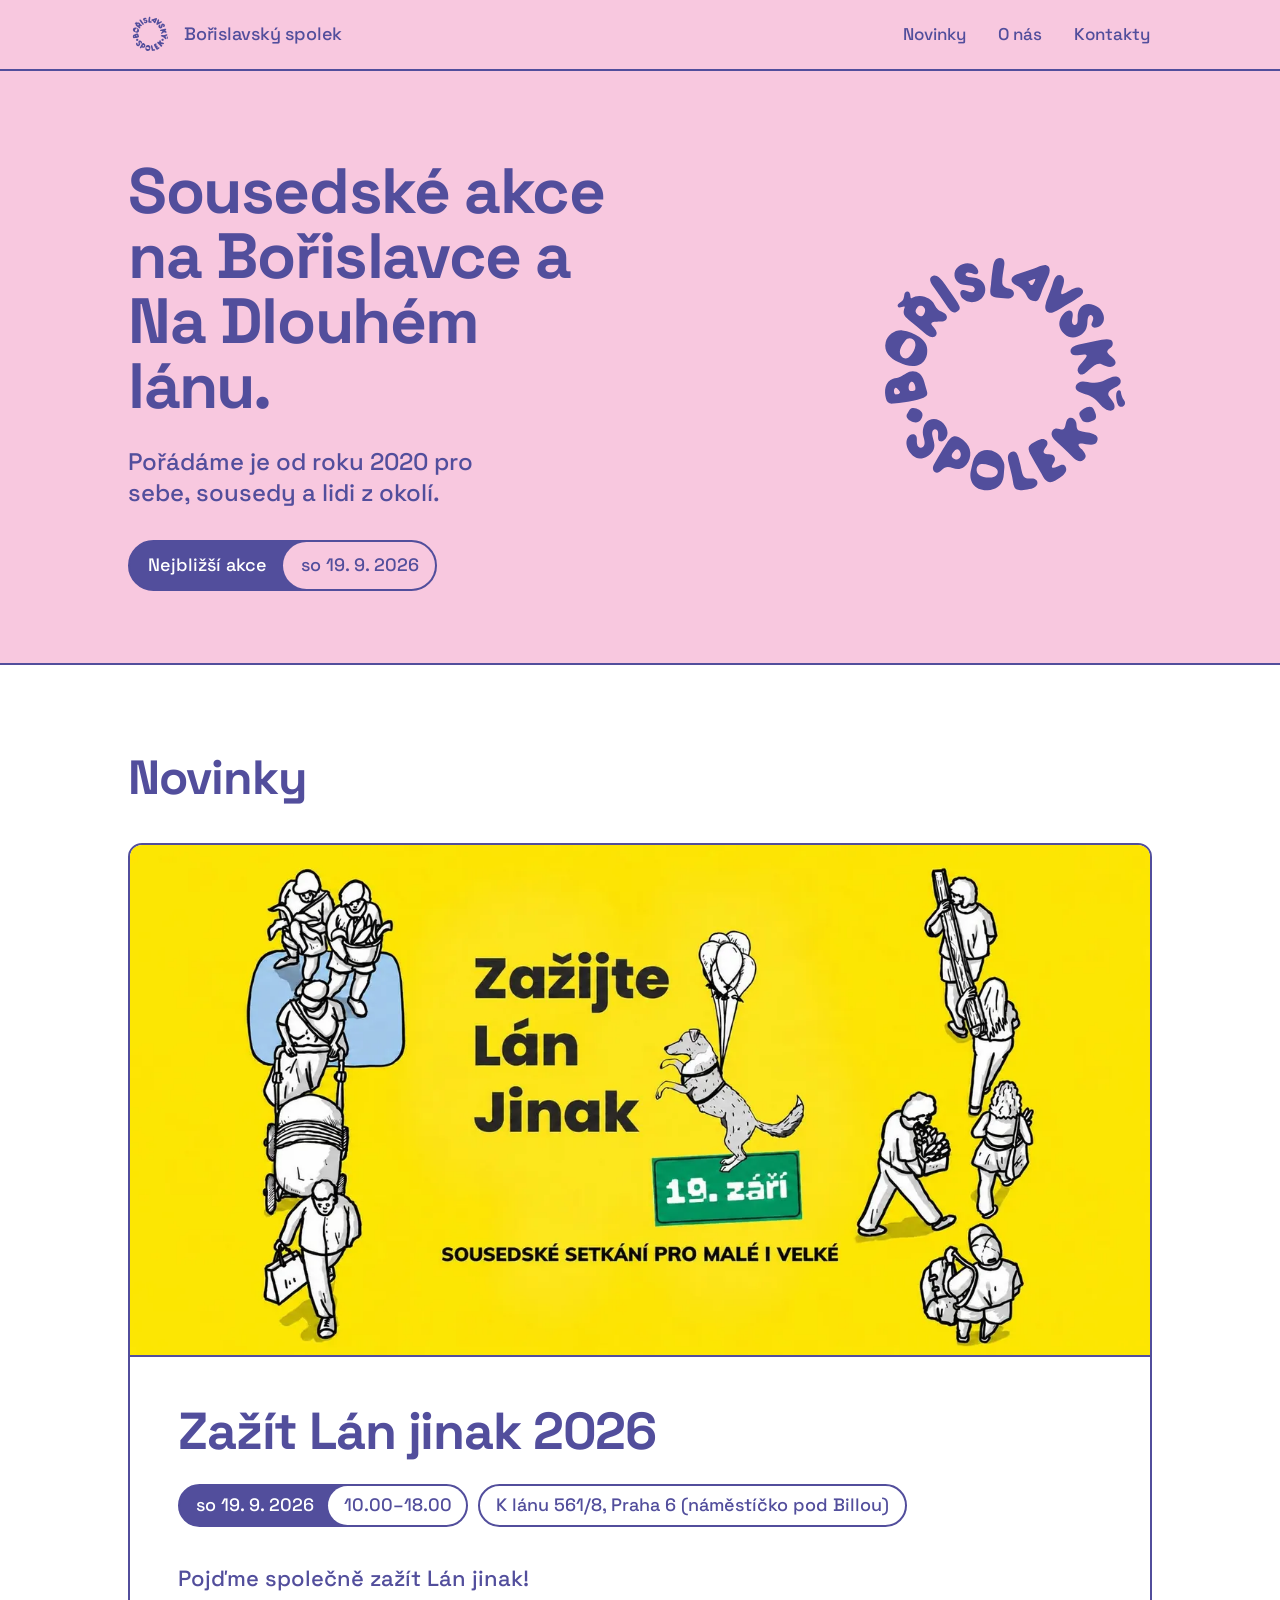
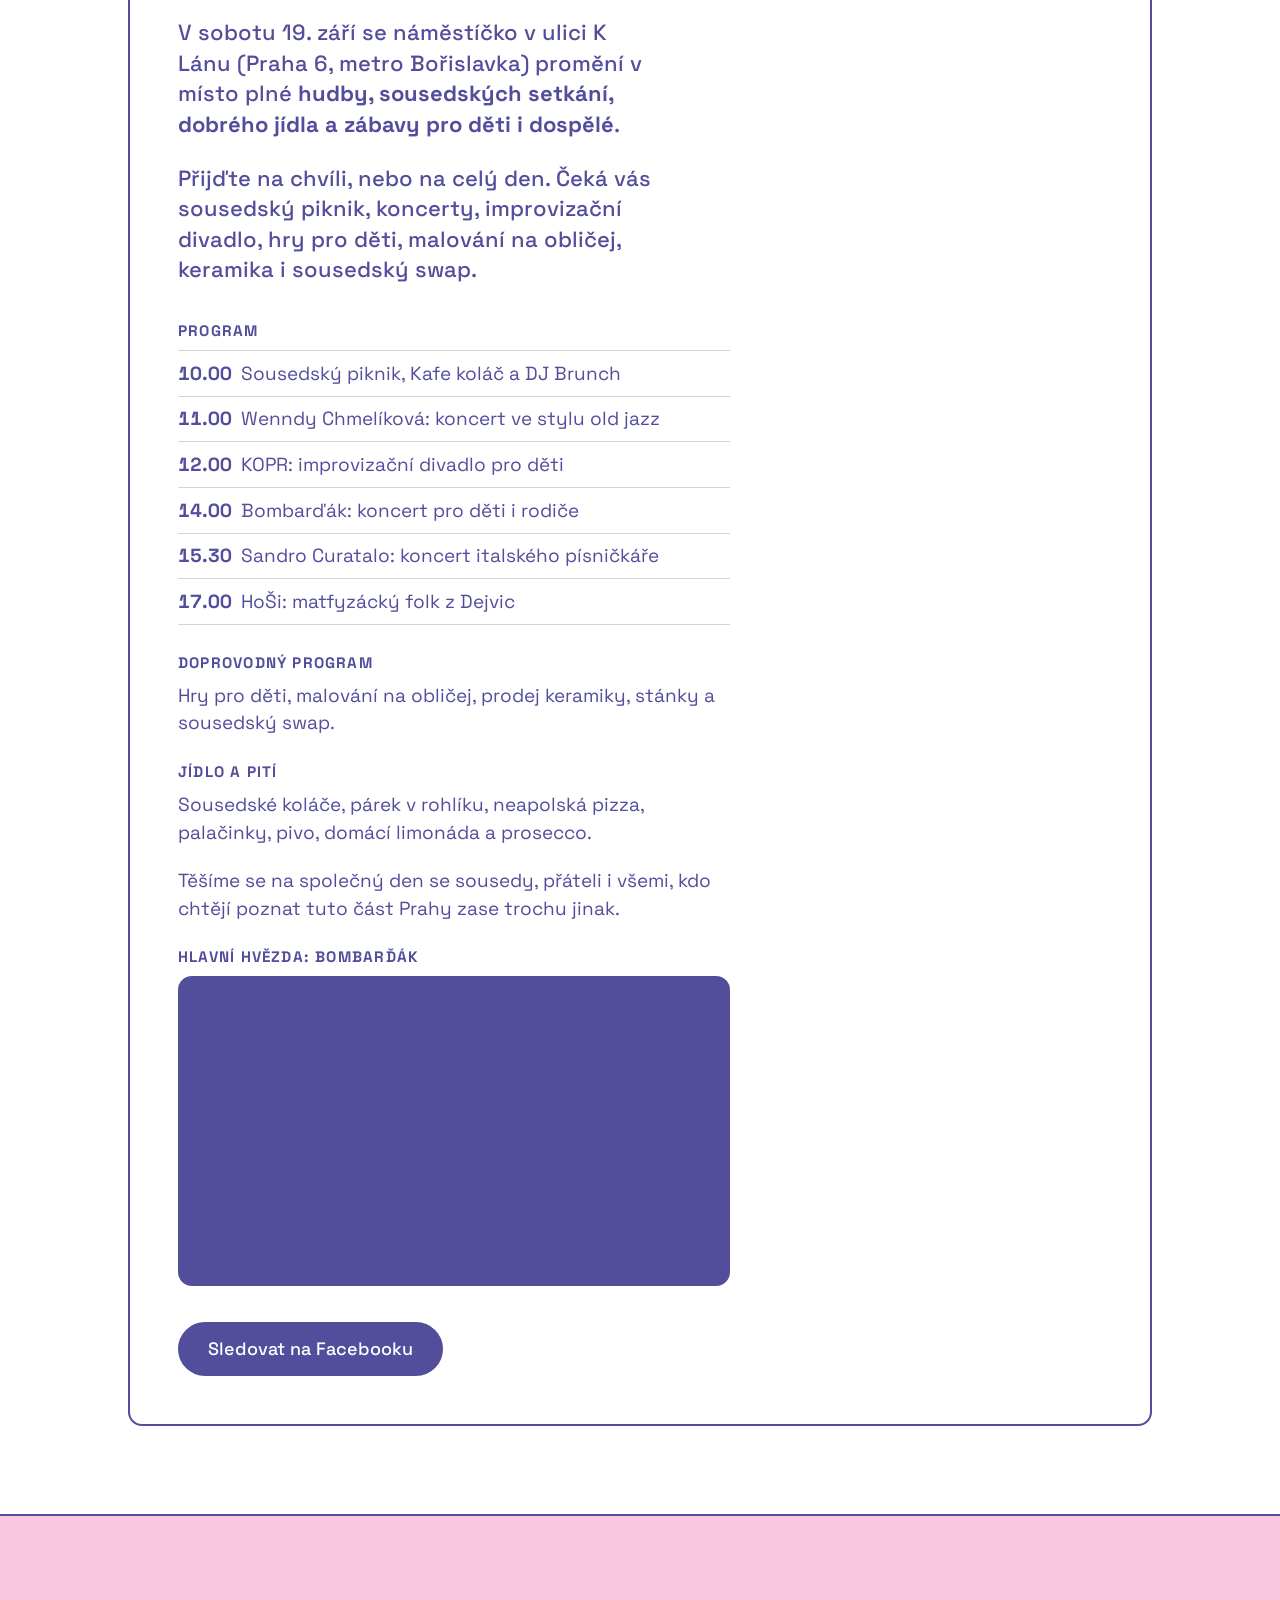
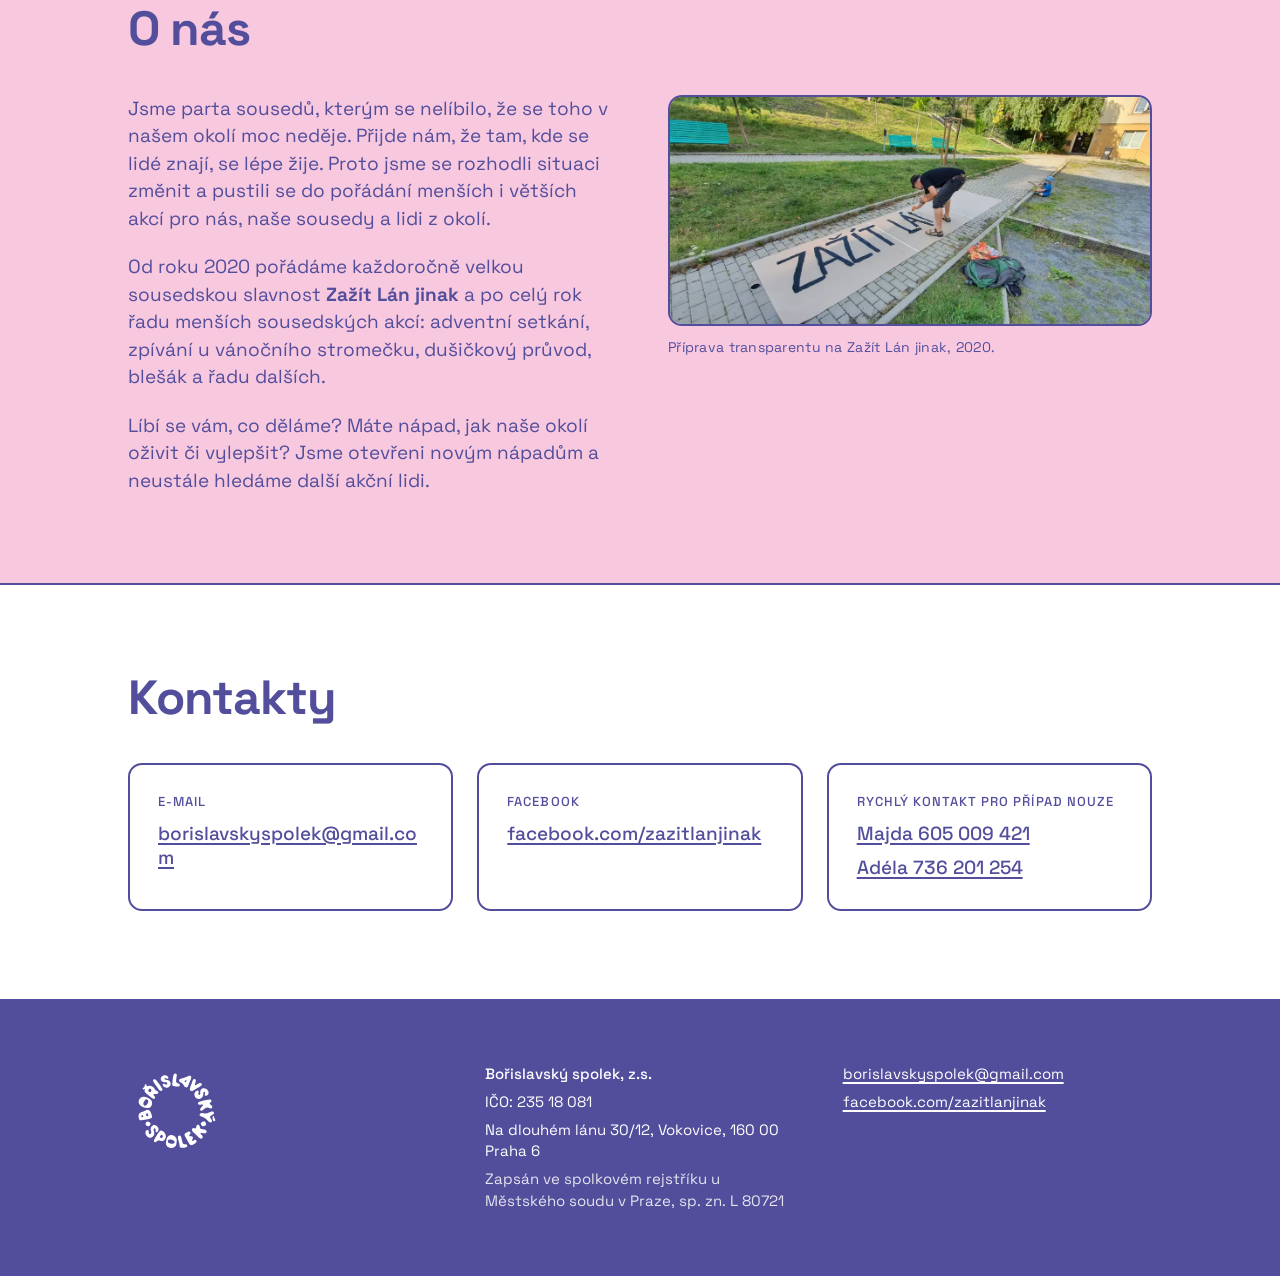
==== commit 51bd73e9: "Youtube Bombarďák" ====
--- a/index.html
+++ b/index.html
@@ -137,6 +137,12 @@
             <p>Sousedské koláče, párek v rohlíku, neapolská pizza, palačinky, pivo, domácí limonáda a prosecco.</p>
 
             <p>Těšíme se na společný den se sousedy, přáteli i všemi, kdo chtějí poznat tuto část Prahy zase trochu jinak.</p>
+
+            <h4>Hlavní hvězda: Bombarďák</h4>
+            <!-- Embed kód z YouTube (Sdílet → Vložit → „Zapnout režim rozšířené ochrany soukromí“). -->
+            <div class="video">
+              <iframe src="https://www.youtube-nocookie.com/embed/e8FbRwt9Bys" title="Bombarďák – Promo live video" loading="lazy" allow="accelerometer; autoplay; clipboard-write; encrypted-media; gyroscope; picture-in-picture; web-share" referrerpolicy="strict-origin-when-cross-origin" allowfullscreen></iframe>
+            </div>
           </div>
 
           <a class="btn" href="https://www.facebook.com/zazitlanjinak/" target="_blank" rel="noopener">Sledovat na Facebooku</a>
--- a/styles.css
+++ b/styles.css
@@ -239,6 +239,14 @@
 .program b{font-weight:700;font-variant-numeric:tabular-nums}
 .program + h4{margin-top:1.8em}
 
+/* Video (YouTube embed) */
+.video{
+  aspect-ratio:16/9;overflow:hidden;
+  border:var(--stroke) solid var(--violet);border-radius:var(--radius-frame);
+  background:var(--violet);
+}
+.video iframe{display:block;width:100%;height:100%;border:0}
+
 .stair span{display:block}
 .stair .i1{padding-left:1.2em}
 .stair .i2{padding-left:2.4em}
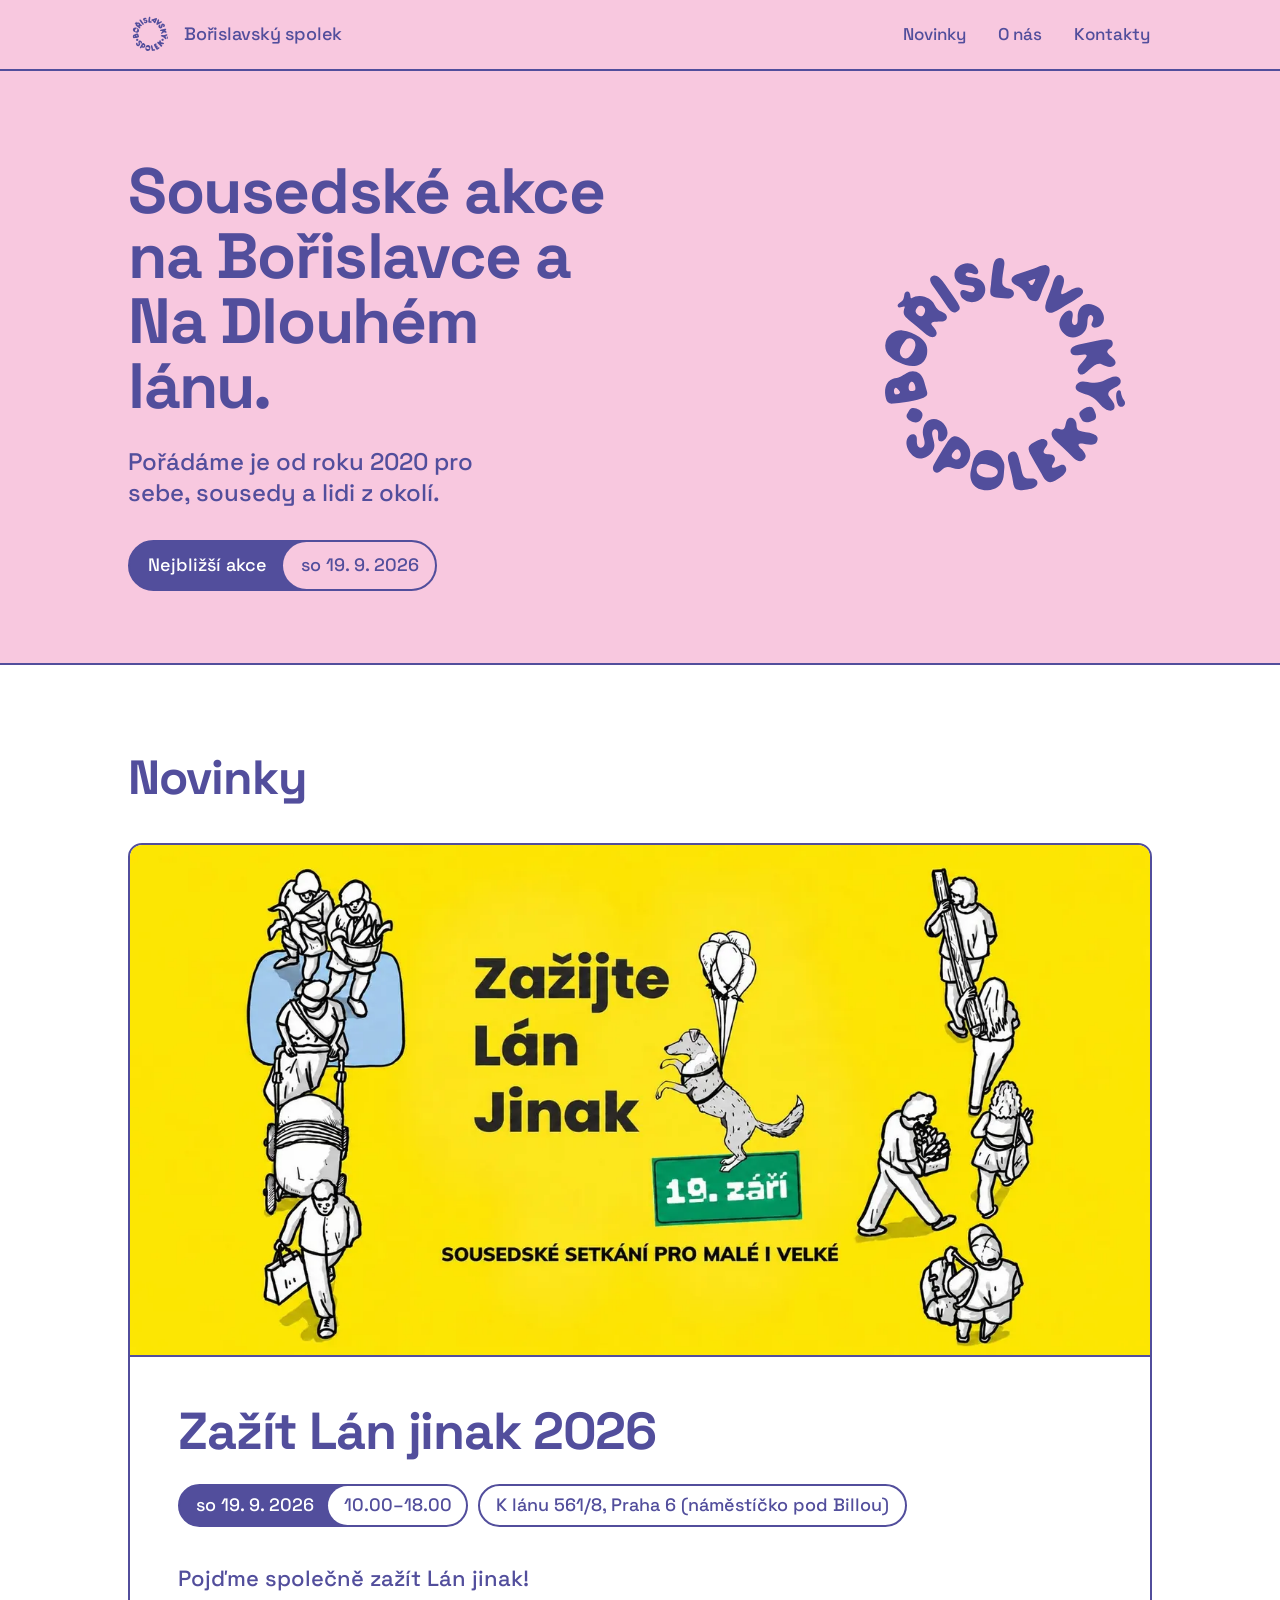
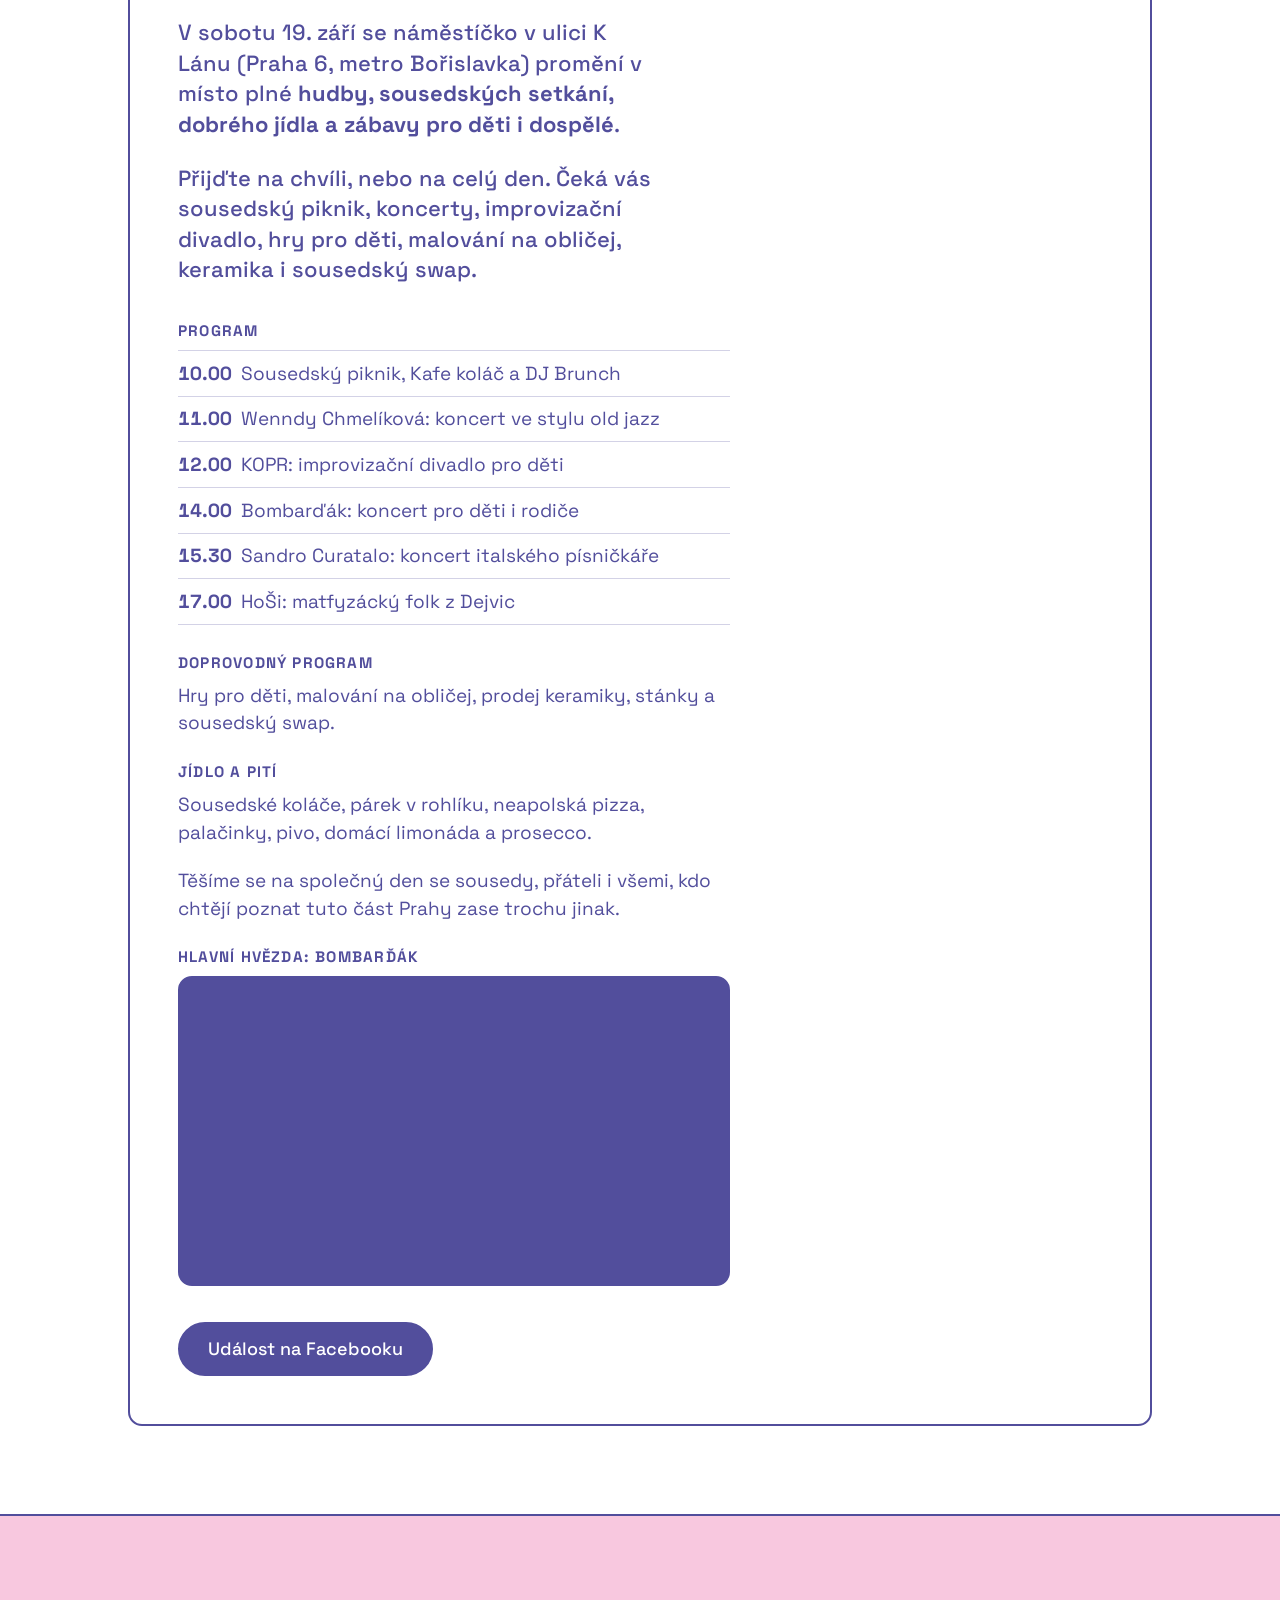
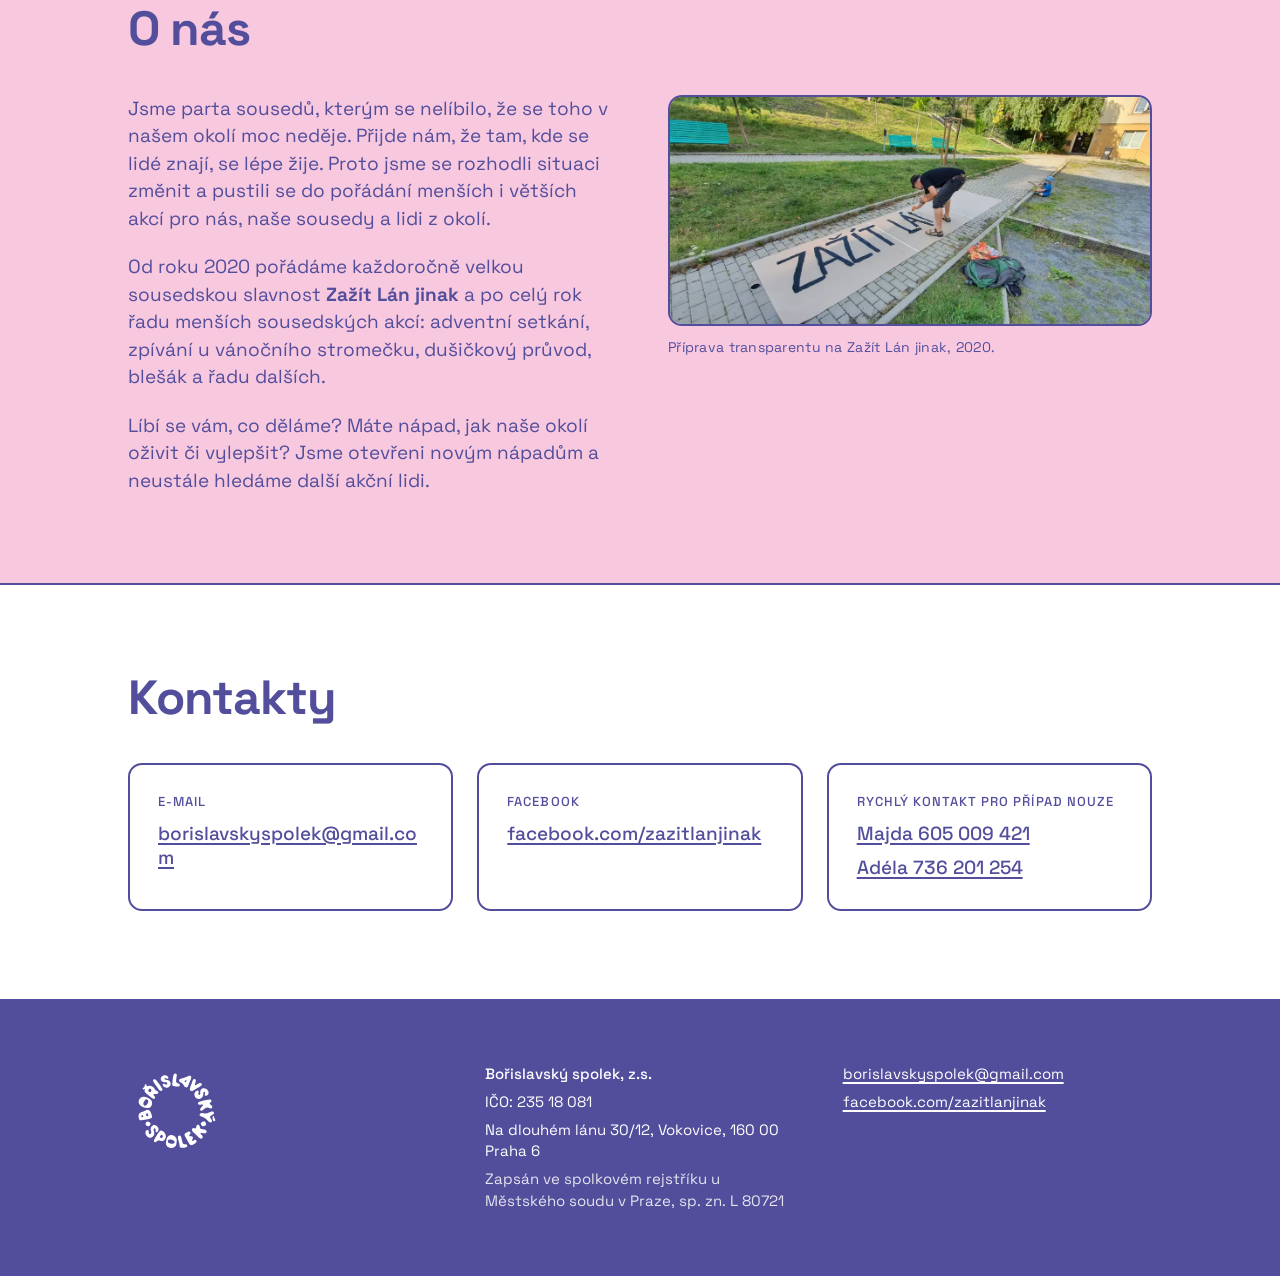
==== commit f389bcfb: "Změněna URL na událost ZLJ" ====
--- a/index.html
+++ b/index.html
@@ -145,7 +145,7 @@
             </div>
           </div>
 
-          <a class="btn" href="https://www.facebook.com/zazitlanjinak/" target="_blank" rel="noopener">Sledovat na Facebooku</a>
+          <a class="btn" href="https://www.facebook.com/events/2063083974627572/" target="_blank" rel="noopener">Událost na Facebooku</a>
         </div>
       </article>
 
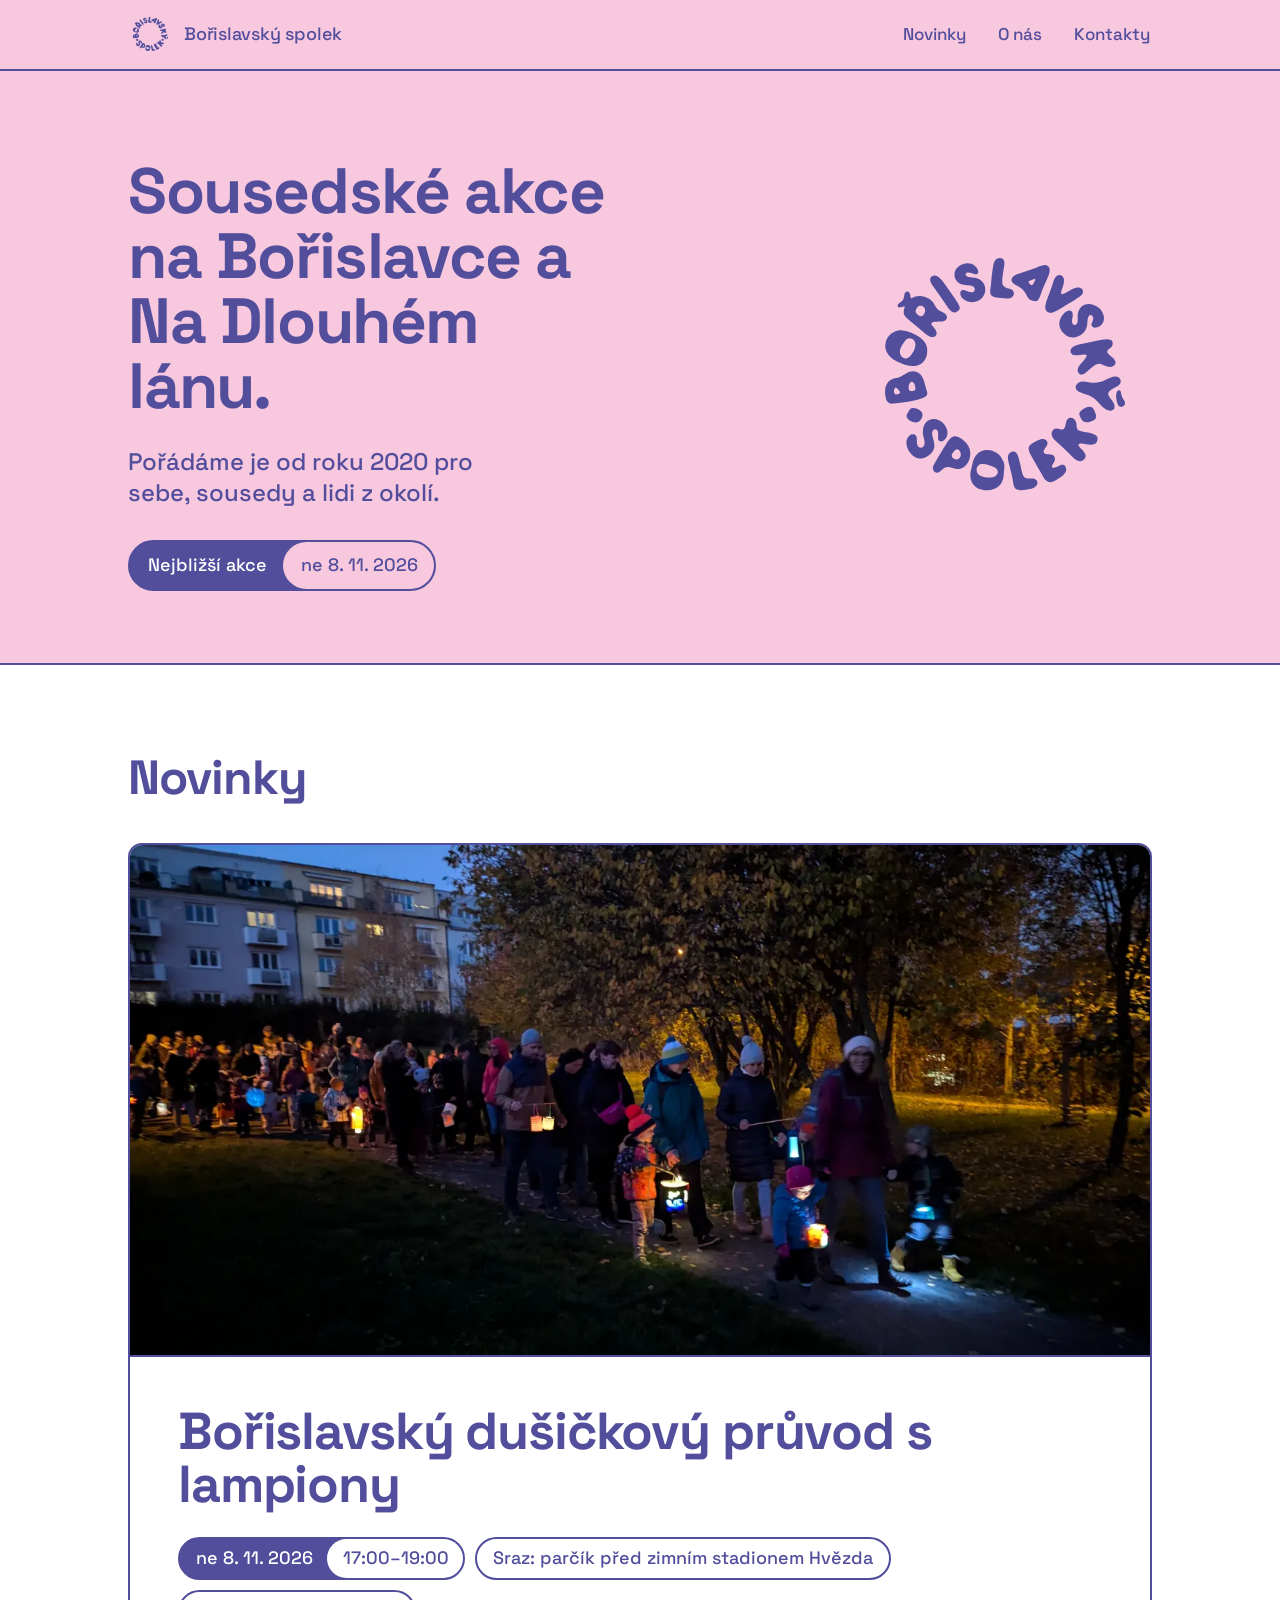
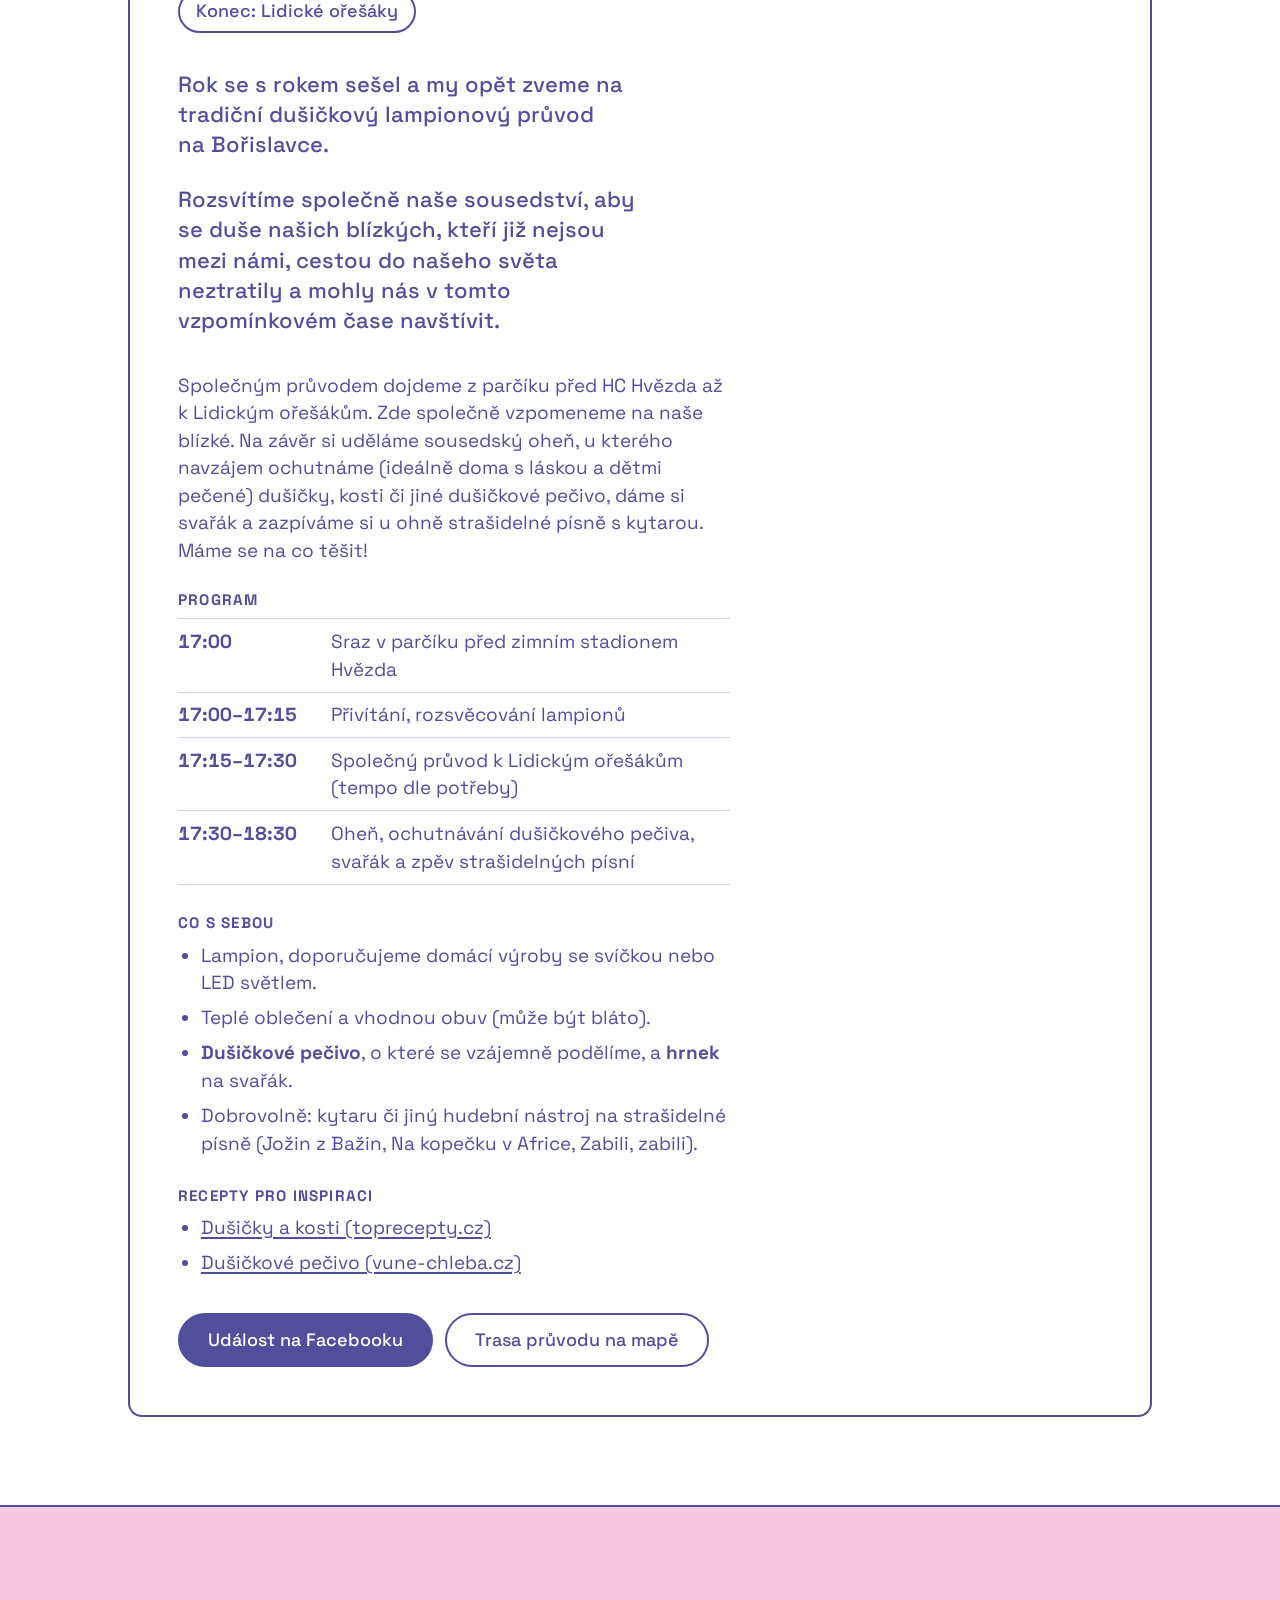
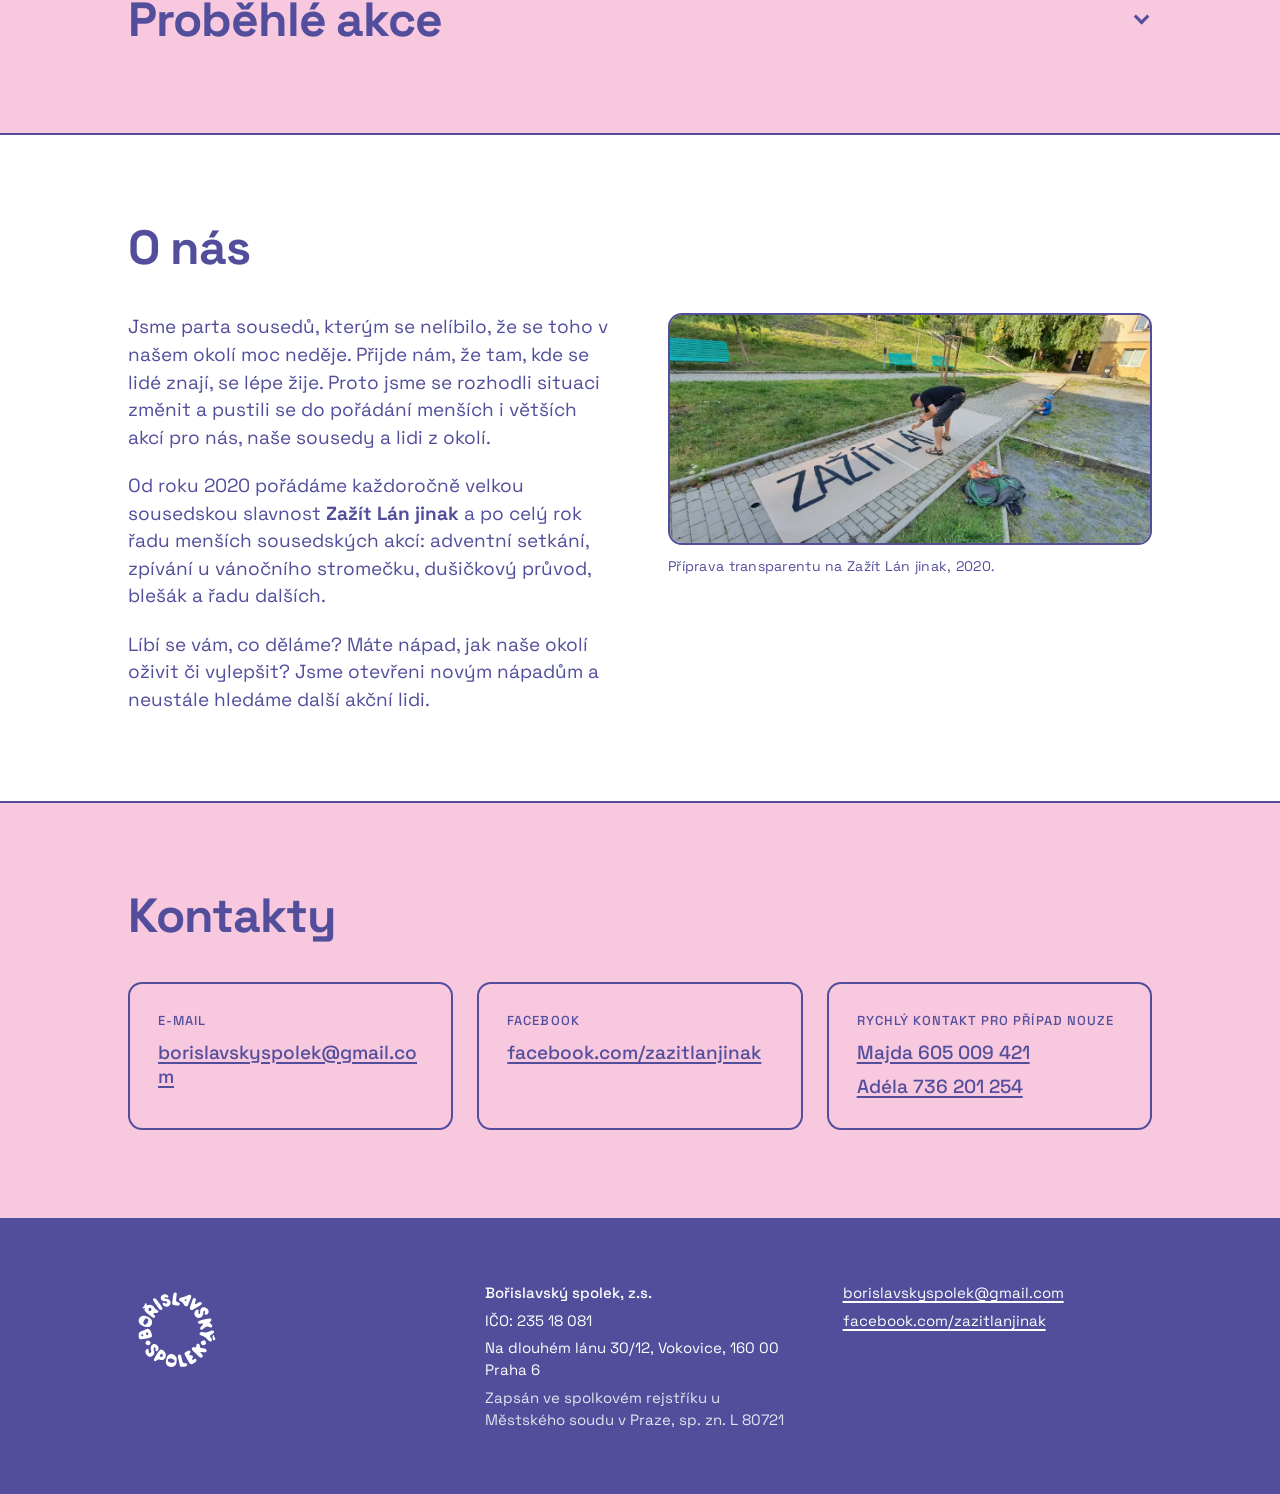
==== commit dc775994: "Dušičky" ====
--- a/index.html
+++ b/index.html
@@ -4,18 +4,20 @@
 <meta charset="utf-8">
 <meta name="viewport" content="width=device-width, initial-scale=1">
 <title>Bořislavský spolek — sousedské akce na Bořislavce</title>
-<meta name="description" content="Sousedský spolek z Prahy 6 – Vokovic. Pořádáme Zažít Lán jinak a menší sousedské akce po celý rok. Co se chystá nejblíž a jak se ozvat.">
+<meta name="description" content="Sousedský spolek z Prahy 6 – Vokovic. Nejbližší akce: Bořislavský dušičkový průvod s lampiony v neděli 8. 11. 2026 od 17:00. Pořádáme i Zažít Lán jinak a další sousedské akce po celý rok.">
 <link rel="canonical" href="https://borislavskyspolek.cz/">
 
 <meta property="og:type" content="website">
 <meta property="og:locale" content="cs_CZ">
 <meta property="og:site_name" content="Bořislavský spolek">
-<meta property="og:title" content="Zažít Lán jinak 2026 — sobota 19. 9. na K lánu">
-<meta property="og:description" content="Zažít Lán jinak 2026 v sobotu 19. 9. od 10.00 na náměstíčku K lánu. A další sousedské akce po celý rok.">
+<meta property="og:title" content="Bořislavský dušičkový průvod s lampiony — neděle 8. 11. od 17:00">
+<meta property="og:description" content="Sraz v parčíku před zimním stadionem Hvězda, průvod k Lidickým ořešákům, pak oheň, dušičkové pečivo, svařák a strašidelné písně. Vezměte lampion.">
 <meta property="og:url" content="https://borislavskyspolek.cz/">
-<meta property="og:image" content="https://borislavskyspolek.cz/assets/img/og.jpg">
+<!-- Při výměně OG obrázku dej souboru nový název: /assets/* má roční cache (viz _headers). -->
+<meta property="og:image" content="https://borislavskyspolek.cz/assets/img/og-dusickovy-pruvod-2026.jpg">
 <meta property="og:image:width" content="1200">
 <meta property="og:image:height" content="628">
+<meta property="og:image:alt" content="Sousedé s rozsvícenými lampiony v podvečerním průvodu parkem na Bořislavce">
 <meta name="twitter:card" content="summary_large_image">
 <meta name="theme-color" content="#F8C8DF">
 
@@ -62,7 +64,7 @@
         <!-- Odkaz na nejbližší akci: při změně akce uprav i datum v druhém segmentu. -->
         <a class="capsule capsule--link" href="#novinky">
           <span class="capsule__a">Nejbližší akce</span>
-          <span class="capsule__b">so 19. 9. 2026</span>
+          <span class="capsule__b">ne 8. 11. 2026</span>
         </a>
       </div>
       <img class="hero__mark" src="assets/logo/logo-violet-print.svg" alt="" width="300" height="300">
@@ -78,7 +80,7 @@
            a nahraď obsah. Nejnovější akce patří nahoru.
            Na webu ať jsou nanejvýš 3–6 pozvánek; starší smaž.
            Obrázek je nepovinný — když není, celý <img> řádek smaž.
-           Datum piš s tečkami (19. 9. 2026), čas s tečkou (9.30–18.00).
+           Datum piš s tečkami (19. 9. 2026), čas s dvojtečkou (9:30–18:00).
 
       <article class="event">
         <img class="event__poster" src="assets/img/NAZEV.webp" alt="Pozvánka NÁZEV AKCE" loading="lazy" width="1400" height="733">
@@ -87,7 +89,7 @@
           <div class="facts">
             <span class="capsule">
               <span class="capsule__a">so 1. 1. 2026</span>
-              <span class="capsule__b">9.30–18.00</span>
+              <span class="capsule__b">9:30–18:00</span>
             </span>
             <span class="tag">Ulice 1/2, Praha 6</span>
           </div>
@@ -101,51 +103,54 @@
            ========================================================== -->
 
       <article class="event">
-        <img class="event__poster" src="assets/img/zazit-lan-jinak-2026.webp" alt="Pozvánka Zažijte Lán jinak, 19. září — sousedské setkání pro malé i velké" loading="lazy" width="1400" height="700">
+        <img class="event__poster" src="assets/img/dusickovy-pruvod-2026.webp" alt="Sousedé s rozsvícenými lampiony v podvečerním průvodu parkem na Bořislavce" loading="lazy" width="1400" height="700">
         <div class="event__body">
-          <h3>Zažít Lán jinak 2026</h3>
+          <h3>Bořislavský dušičkový průvod s lampiony</h3>
 
           <div class="facts">
             <span class="capsule">
-              <span class="capsule__a">so 19. 9. 2026</span>
-              <span class="capsule__b">10.00–18.00</span>
+              <span class="capsule__a">ne 8. 11. 2026</span>
+              <span class="capsule__b">17:00–19:00</span>
             </span>
-            <span class="tag">K lánu 561/8, Praha 6 (náměstíčko pod Billou)</span>
+            <span class="tag">Sraz: parčík před zimním stadionem Hvězda</span>
+            <span class="tag">Konec: Lidické ořešáky</span>
           </div>
 
           <div class="prose">
-            <p>Pojďme společně zažít Lán jinak!</p>
-            <p>V sobotu 19. září se náměstíčko v ulici K Lánu (Praha 6, metro Bořislavka) promění v místo plné <strong>hudby, sousedských setkání, dobrého jídla a zábavy pro děti i dospělé</strong>.</p>
-            <p>Přijďte na chvíli, nebo na celý den. Čeká vás sousedský piknik, koncerty, improvizační divadlo, hry pro děti, malování na obličej, keramika i sousedský swap.</p>
+            <p>Rok se s rokem sešel a my opět zveme na tradiční dušičkový lampionový průvod na Bořislavce.</p>
+            <p>Rozsvítíme společně naše sousedství, aby se duše našich blízkých, kteří již nejsou mezi námi, cestou do našeho světa neztratily a mohly nás v tomto vzpomínkovém čase navštívit.</p>
           </div>
 
           <div class="prose prose--body">
+            <p>Společným průvodem dojdeme z parčíku před HC Hvězda až k Lidickým ořešákům. Zde společně vzpomeneme na naše blízké. Na závěr si uděláme sousedský oheň, u kterého navzájem ochutnáme (ideálně doma s láskou a dětmi pečené) dušičky, kosti či jiné dušičkové pečivo, dáme si svařák a zazpíváme si u ohně strašidelné písně s kytarou. Máme se na co těšit!</p>
+
             <h4>Program</h4>
-            <ul class="program">
-              <li><b>10.00</b> Sousedský piknik, Kafe koláč a DJ Brunch</li>
-              <li><b>11.00</b> Wenndy Chmelíková: koncert ve stylu old jazz</li>
-              <li><b>12.00</b> KOPR: improvizační divadlo pro děti</li>
-              <li><b>14.00</b> Bombarďák: koncert pro děti i rodiče</li>
-              <li><b>15.30</b> Sandro Curatalo: koncert italského písničkáře</li>
-              <li><b>17.00</b> HoŠi: matfyzácký folk z Dejvic</li>
+            <ul class="program program--ranges">
+              <li><b>17:00</b> Sraz v parčíku před zimním stadionem Hvězda</li>
+              <li><b>17:00–17:15</b> Přivítání, rozsvěcování lampionů</li>
+              <li><b>17:15–17:30</b> Společný průvod k Lidickým ořešákům (tempo dle potřeby)</li>
+              <li><b>17:30–18:30</b> Oheň, ochutnávání dušičkového pečiva, svařák a zpěv strašidelných písní</li>
             </ul>
 
-            <h4>Doprovodný program</h4>
-            <p>Hry pro děti, malování na obličej, prodej keramiky, stánky a sousedský swap.</p>
-
-            <h4>Jídlo a pití</h4>
-            <p>Sousedské koláče, párek v rohlíku, neapolská pizza, palačinky, pivo, domácí limonáda a prosecco.</p>
-
-            <p>Těšíme se na společný den se sousedy, přáteli i všemi, kdo chtějí poznat tuto část Prahy zase trochu jinak.</p>
-
-            <h4>Hlavní hvězda: Bombarďák</h4>
-            <!-- Embed kód z YouTube (Sdílet → Vložit → „Zapnout režim rozšířené ochrany soukromí“). -->
-            <div class="video">
-              <iframe src="https://www.youtube-nocookie.com/embed/e8FbRwt9Bys" title="Bombarďák – Promo live video" loading="lazy" allow="accelerometer; autoplay; clipboard-write; encrypted-media; gyroscope; picture-in-picture; web-share" referrerpolicy="strict-origin-when-cross-origin" allowfullscreen></iframe>
-            </div>
-          </div>
-
-          <a class="btn" href="https://www.facebook.com/events/2063083974627572/" target="_blank" rel="noopener">Událost na Facebooku</a>
+            <h4>Co s sebou</h4>
+            <ul class="list">
+              <li>Lampion, doporučujeme domácí výroby se svíčkou nebo LED světlem.</li>
+              <li>Teplé oblečení a vhodnou obuv (může být bláto).</li>
+              <li><strong>Dušičkové pečivo</strong>, o které se vzájemně podělíme, a <strong>hrnek</strong> na svařák.</li>
+              <li>Dobrovolně: kytaru či jiný hudební nástroj na strašidelné písně (Jožin z Bažin, Na kopečku v Africe, Zabili, zabili).</li>
+            </ul>
+
+            <h4>Recepty pro inspiraci</h4>
+            <ul class="list">
+              <li><a href="https://www.toprecepty.cz/recept/61856-dusicky-a-kosti/" target="_blank" rel="noopener">Dušičky a kosti (toprecepty.cz)</a></li>
+              <li><a href="https://www.vune-chleba.cz/2019/10/dusickove-pecivo/" target="_blank" rel="noopener">Dušičkové pečivo (vune-chleba.cz)</a></li>
+            </ul>
+          </div>
+
+          <div class="actions">
+            <a class="btn" href="https://www.facebook.com/events/2263979677772462" target="_blank" rel="noopener">Událost na Facebooku</a>
+            <a class="btn btn--ghost" href="https://mapy.com/s/cacukecahe" target="_blank" rel="noopener">Trasa průvodu na mapě</a>
+          </div>
         </div>
       </article>
 
@@ -164,7 +169,58 @@
     </div>
   </section>
 
-  <section class="band" id="o-nas">
+  <section class="band" id="probehle-akce">
+    <div class="page">
+      <!-- Harmonika: nativní <details>, funguje bez JS. Uvnitř nejnovější akce nahoře, nejstarší dole. -->
+      <details class="archive">
+        <summary class="archive__toggle"><h2>Proběhlé akce</h2></summary>
+        <div class="archive__list">
+          <!-- ==========================================================
+               PROBĚHLÁ AKCE — po akci přesuň pozvánku sem (na začátek seznamu) a zkrať ji:
+               název, datum, místo, jedna až dvě věty a odkaz na fotky.
+               Nejnovější nahoru. Obrázek můžeš převzít z pozvánky.
+
+          <article class="event event--past">
+            <img class="event__poster" src="assets/img/NAZEV.webp" alt="POPIS OBRÁZKU" loading="lazy" width="1400" height="700">
+            <div class="event__body">
+              <h3>Název akce</h3>
+              <div class="facts">
+                <span class="capsule">
+                  <span class="capsule__a">so 1. 1. 2026</span>
+                </span>
+                <span class="tag">Místo</span>
+              </div>
+              <div class="prose prose--body">
+                <p>Poděkování a jedna věta o akci.</p>
+              </div>
+              <a class="btn" href="ODKAZ-NA-FOTKY" target="_blank" rel="noopener">Prohlédnout fotoreport</a>
+            </div>
+          </article>
+
+               ========================================================== -->
+
+          <article class="event event--past">
+            <img class="event__poster" src="assets/img/zazit-lan-jinak-2026.webp" alt="Pozvánka Zažijte Lán jinak, 19. září — sousedské setkání pro malé i velké" loading="lazy" width="1400" height="700">
+            <div class="event__body">
+              <h3>Zažít Lán jinak 2026</h3>
+              <div class="facts">
+                <span class="capsule">
+                  <span class="capsule__a">so 19. 9. 2026</span>
+                </span>
+                <span class="tag">náměstíčko K lánu, Praha 6</span>
+              </div>
+              <div class="prose prose--body">
+                <p>Děkujeme všem sousedům, účinkujícím i dobrovolníkům, se kterými jsme náměstíčko K lánu na jeden den proměnili v místo plné hudby, dobrého jídla a setkávání. Jak to vypadalo, se podívejte ve fotoreportu — třeba tam najdete i sebe.</p>
+              </div>
+              <a class="btn" href="https://photos.app.goo.gl/3uGBDzLhPGmSWhwR7" target="_blank" rel="noopener">Prohlédnout fotoreport z akce</a>
+            </div>
+          </article>
+        </div>
+      </details>
+    </div>
+  </section>
+
+  <section class="band band--white" id="o-nas">
     <div class="page">
       <h2>O nás</h2>
       <div class="about">
@@ -181,7 +237,7 @@
     </div>
   </section>
 
-  <section class="band band--white band--top" id="kontakty">
+  <section class="band" id="kontakty">
     <div class="page">
       <h2>Kontakty</h2>
       <div class="cards">
--- a/styles.css
+++ b/styles.css
@@ -162,9 +162,8 @@
 /* ---------- Sekce ---------- */
 
 .band{padding:var(--band) 0}
-.band--white{background:var(--white);border-bottom:var(--stroke) solid var(--violet)}
-.band--white#novinky{border-top:var(--stroke) solid var(--violet)}
-.band--top{border-top:var(--stroke) solid var(--violet);border-bottom:0}
+/* Sekce se střídají: růžová (výchozí) a bílá s linkou nahoře i dole. */
+.band--white{background:var(--white);border-block:var(--stroke) solid var(--violet)}
 
 h1{
   margin:0;font-weight:700;
@@ -238,6 +237,41 @@
 .program li:first-child{border-top:1px solid color-mix(in srgb,var(--violet) 25%,transparent)}
 .program b{font-weight:700;font-variant-numeric:tabular-nums}
 .program + h4{margin-top:1.8em}
+.program--ranges li{grid-template-columns:11.5ch 1fr}
+@media (max-width:420px){
+  .program--ranges li{grid-template-columns:1fr}
+}
+
+/* Obyčejný odrážkový seznam v textu */
+.list{margin:0;padding-left:1.2em}
+.list li + li{margin-top:.4em}
+.list + h4{margin-top:1.8em}
+
+/* Proběhlé akce: harmonika (nativní <details>) */
+.archive__toggle{
+  display:flex;align-items:center;justify-content:space-between;gap:16px;
+  list-style:none;cursor:pointer;min-height:48px;
+}
+.archive__toggle::-webkit-details-marker{display:none}
+.archive__toggle h2{margin:0}
+.archive__toggle::after{
+  content:"";flex:none;width:.7em;height:.7em;margin-right:.3em;
+  border-right:3px solid currentColor;border-bottom:3px solid currentColor;
+  transform:translateY(-25%) rotate(45deg);
+  transition:transform var(--dur) var(--ease);
+}
+.archive[open] .archive__toggle::after{transform:translateY(25%) rotate(-135deg)}
+.archive__toggle:hover h2{opacity:.72}
+.archive__list{margin-top:clamp(24px,4vw,40px)}
+
+/* Proběhlá akce: zkrácená karta, na širokém displeji obrázek vlevo */
+.event--past h3{font-size:clamp(1.5rem,4.6vw,2.25rem)}
+.event--past .prose--body{margin-top:clamp(18px,3vw,24px)}
+@media (min-width:761px){
+  .event--past{display:grid;grid-template-columns:minmax(0,5fr) minmax(0,6fr)}
+  .event--past .event__poster{align-self:center;border-bottom:0}
+  .event--past .event__body{padding:clamp(24px,3.5vw,40px);border-left:var(--stroke) solid var(--violet)}
+}
 
 /* Video (YouTube embed) */
 .video{
@@ -253,6 +287,10 @@
 .stair .i3{padding-left:3.6em}
 
 .event__body .btn{margin-top:clamp(26px,4vw,36px)}
+.actions{display:flex;flex-wrap:wrap;gap:12px;margin-top:clamp(26px,4vw,36px)}
+.actions .btn{margin-top:0}
+.btn--ghost{background:transparent;color:var(--violet)}
+.btn--ghost:hover{background:var(--violet);color:var(--white)}
 
 .empty{
   border:var(--stroke) solid var(--violet);border-radius:var(--radius-frame);
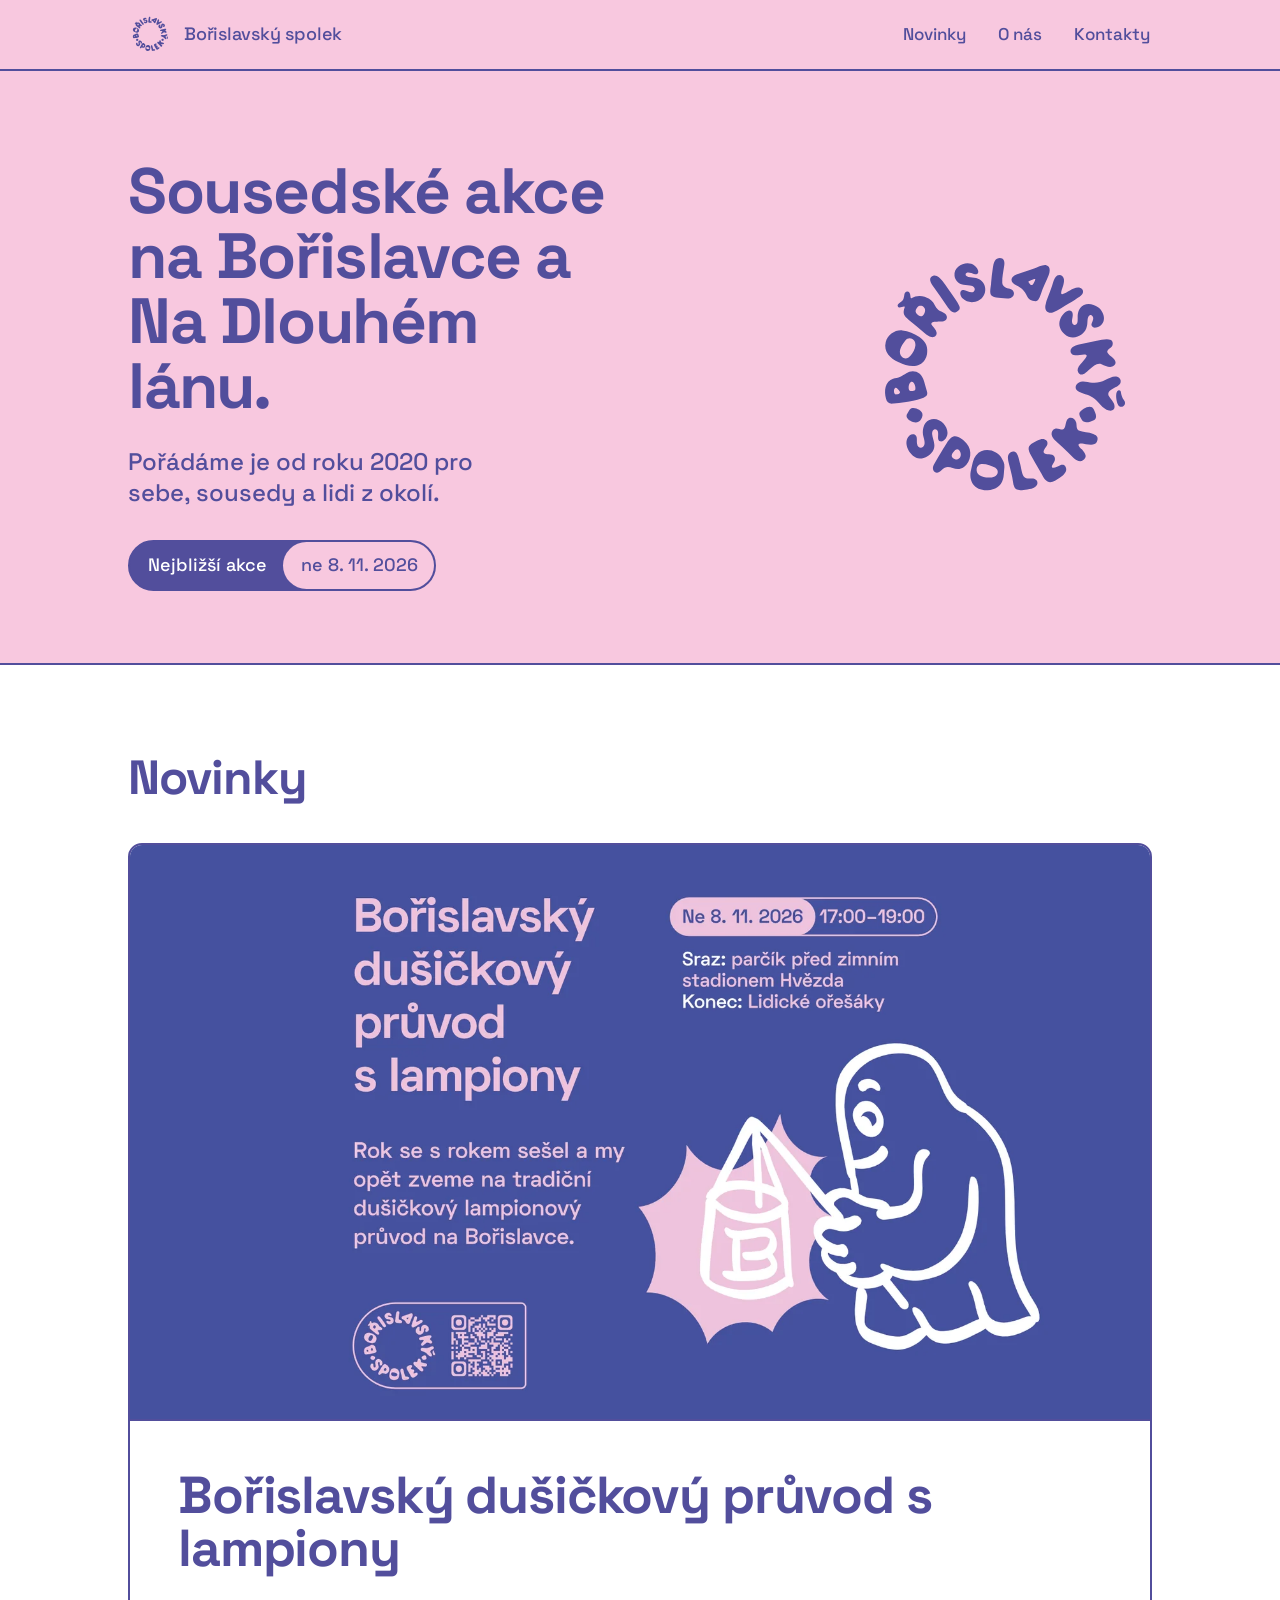
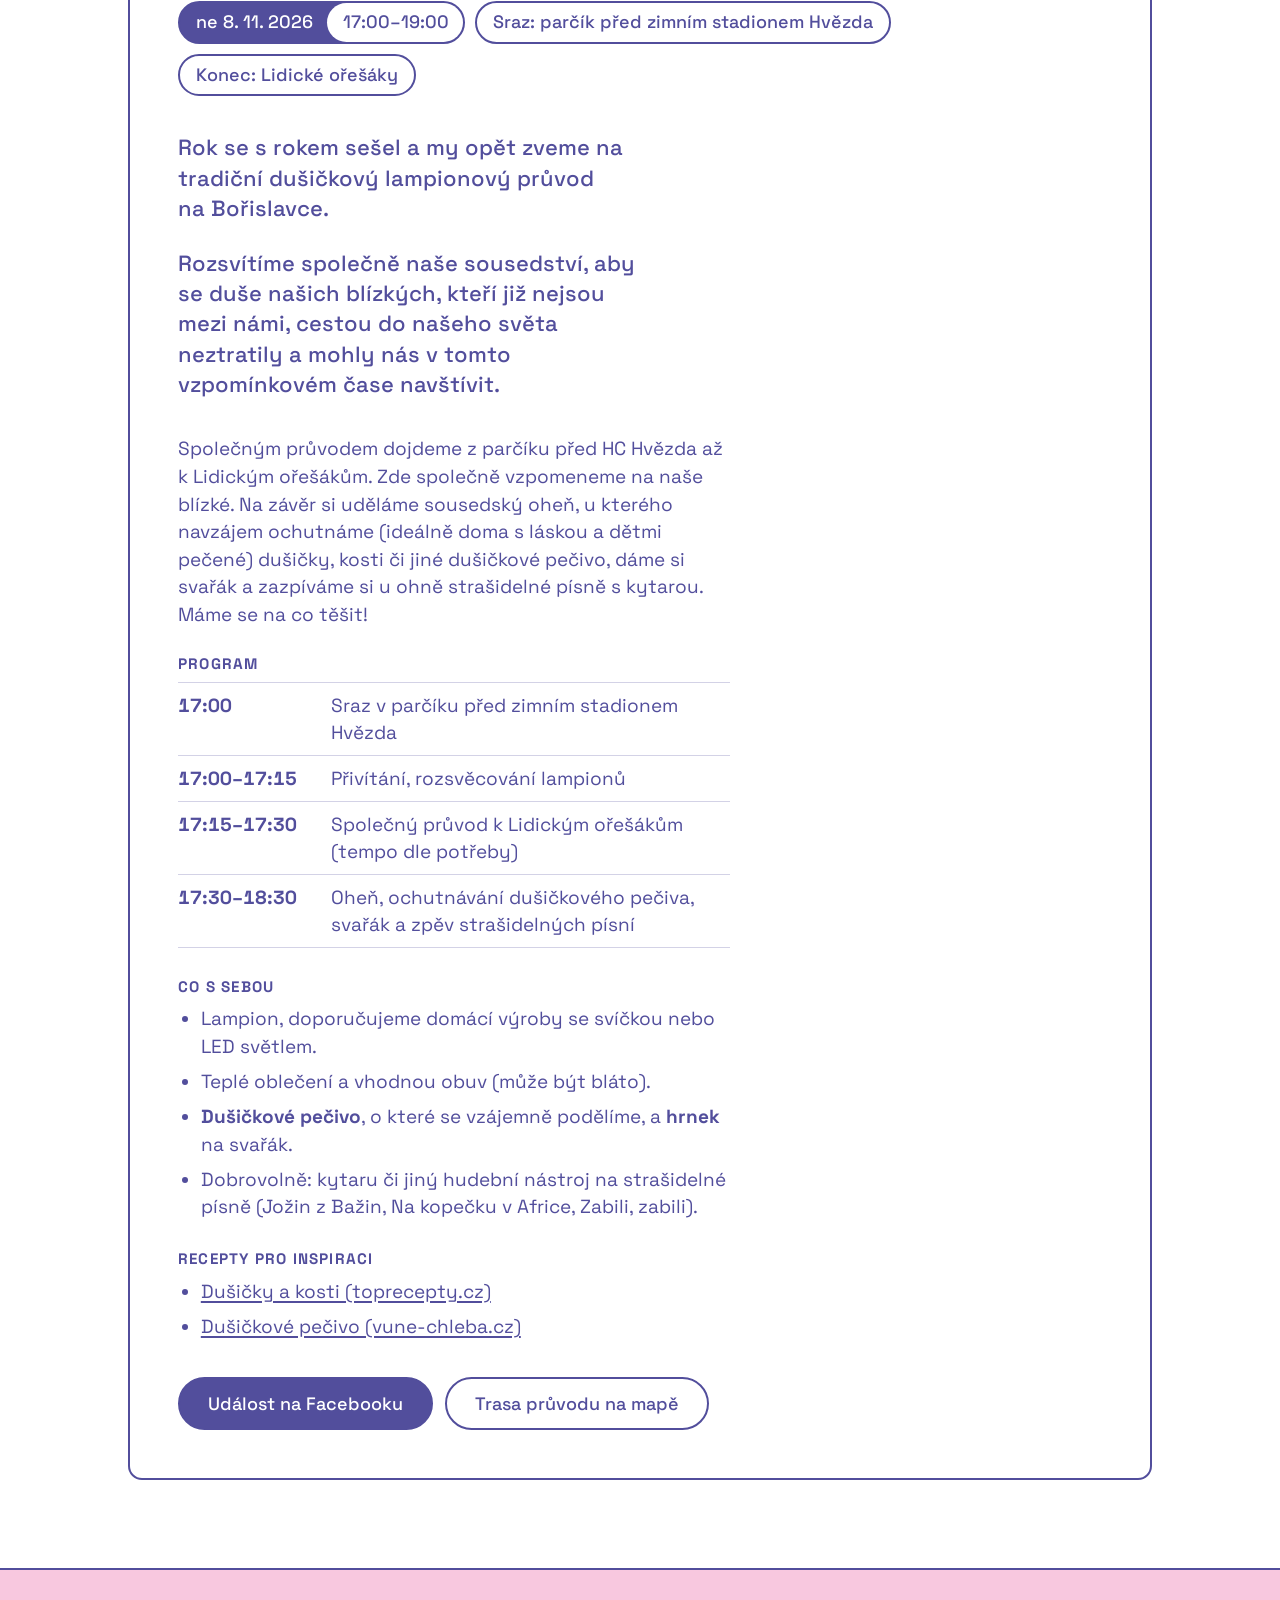
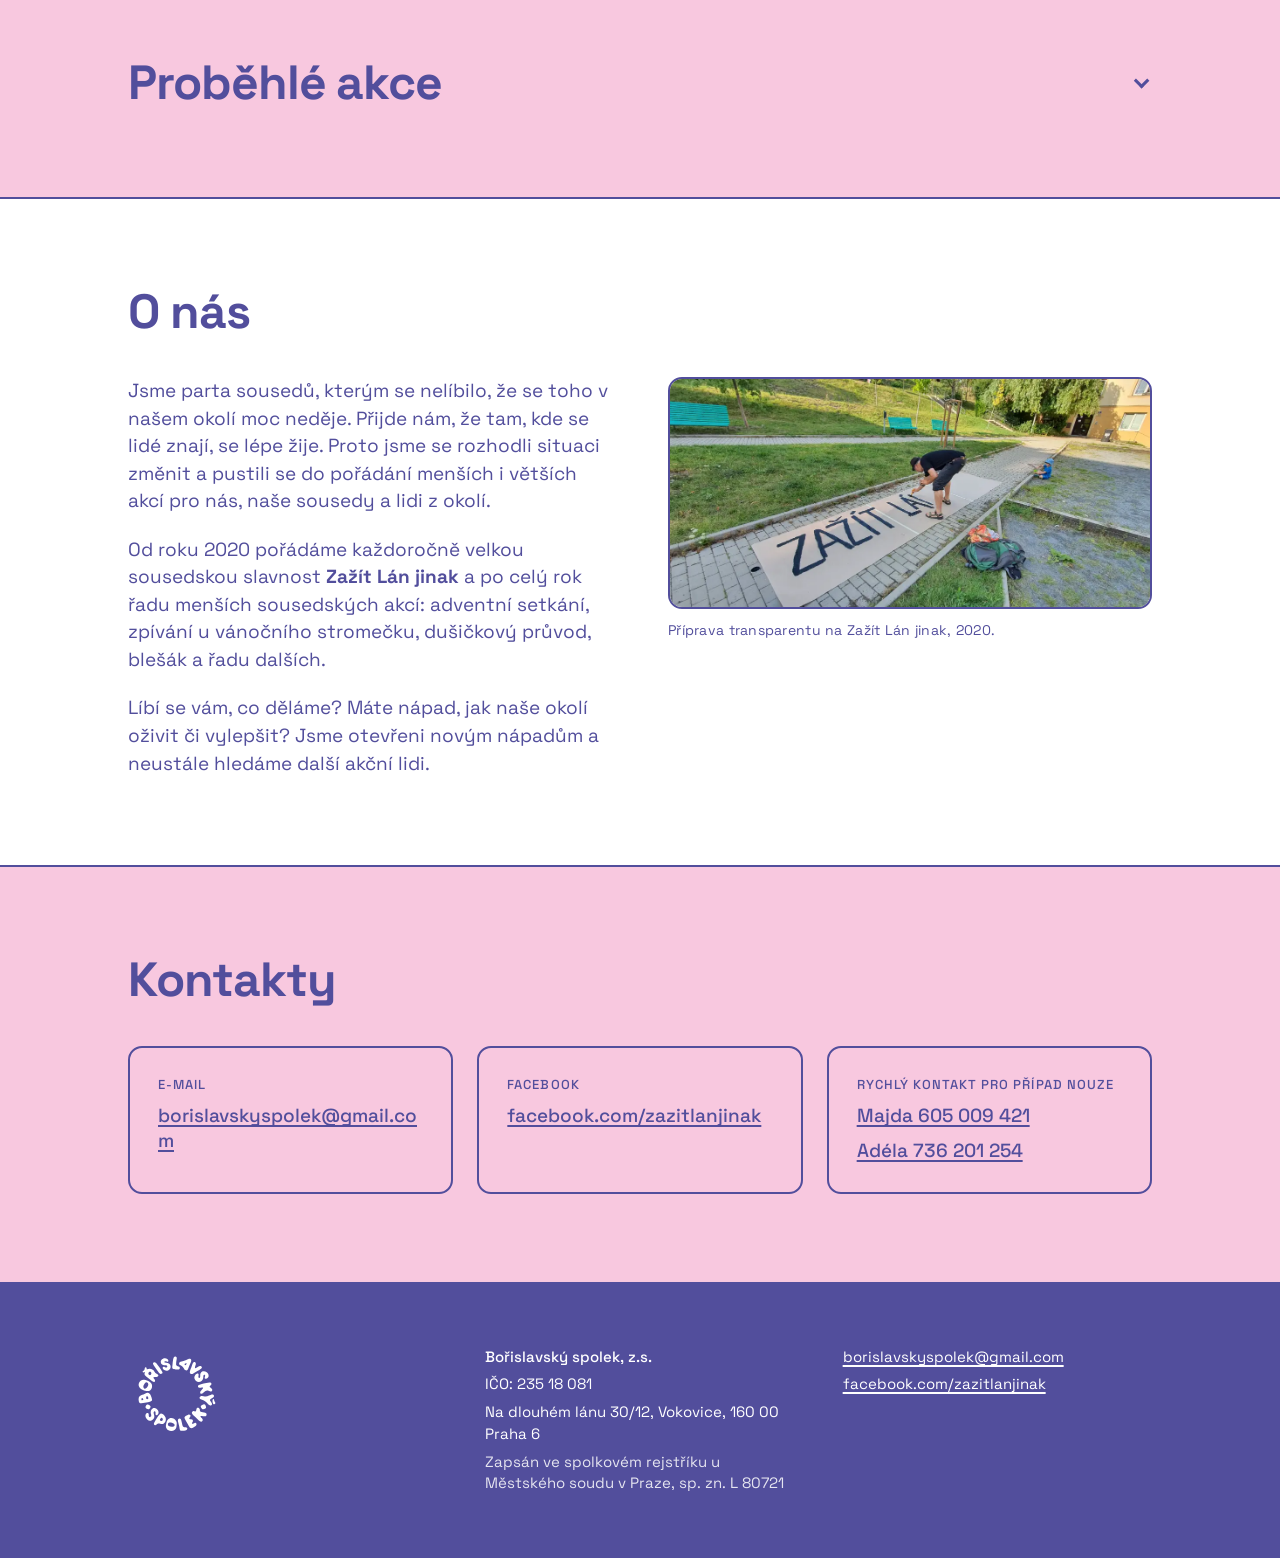
==== commit 19ba8f0a: "Aktualizace fotky Dušičky" ====
--- a/index.html
+++ b/index.html
@@ -14,10 +14,10 @@
 <meta property="og:description" content="Sraz v parčíku před zimním stadionem Hvězda, průvod k Lidickým ořešákům, pak oheň, dušičkové pečivo, svařák a strašidelné písně. Vezměte lampion.">
 <meta property="og:url" content="https://borislavskyspolek.cz/">
 <!-- Při výměně OG obrázku dej souboru nový název: /assets/* má roční cache (viz _headers). -->
-<meta property="og:image" content="https://borislavskyspolek.cz/assets/img/og-dusickovy-pruvod-2026.jpg">
+<meta property="og:image" content="https://borislavskyspolek.cz/assets/img/og-dusickovy-pruvod-2026-plakat.jpg">
 <meta property="og:image:width" content="1200">
 <meta property="og:image:height" content="628">
-<meta property="og:image:alt" content="Sousedé s rozsvícenými lampiony v podvečerním průvodu parkem na Bořislavce">
+<meta property="og:image:alt" content="Pozvánka: Bořislavský dušičkový průvod s lampiony, neděle 8. 11. 2026, 17:00–19:00, sraz v parčíku před zimním stadionem Hvězda, konec u Lidických ořešáků. Kreslené strašidlo drží lampion s písmenem B.">
 <meta name="twitter:card" content="summary_large_image">
 <meta name="theme-color" content="#F8C8DF">
 
@@ -103,7 +103,7 @@
            ========================================================== -->
 
       <article class="event">
-        <img class="event__poster" src="assets/img/dusickovy-pruvod-2026.webp" alt="Sousedé s rozsvícenými lampiony v podvečerním průvodu parkem na Bořislavce" loading="lazy" width="1400" height="700">
+        <img class="event__poster" src="assets/img/dusickovy-pruvod-2026-plakat.webp" alt="Pozvánka na Bořislavský dušičkový průvod s lampiony, neděle 8. 11. 2026, 17:00–19:00 — kreslené strašidlo drží lampion s písmenem B" loading="lazy" width="1600" height="900">
         <div class="event__body">
           <h3>Bořislavský dušičkový průvod s lampiony</h3>
 
